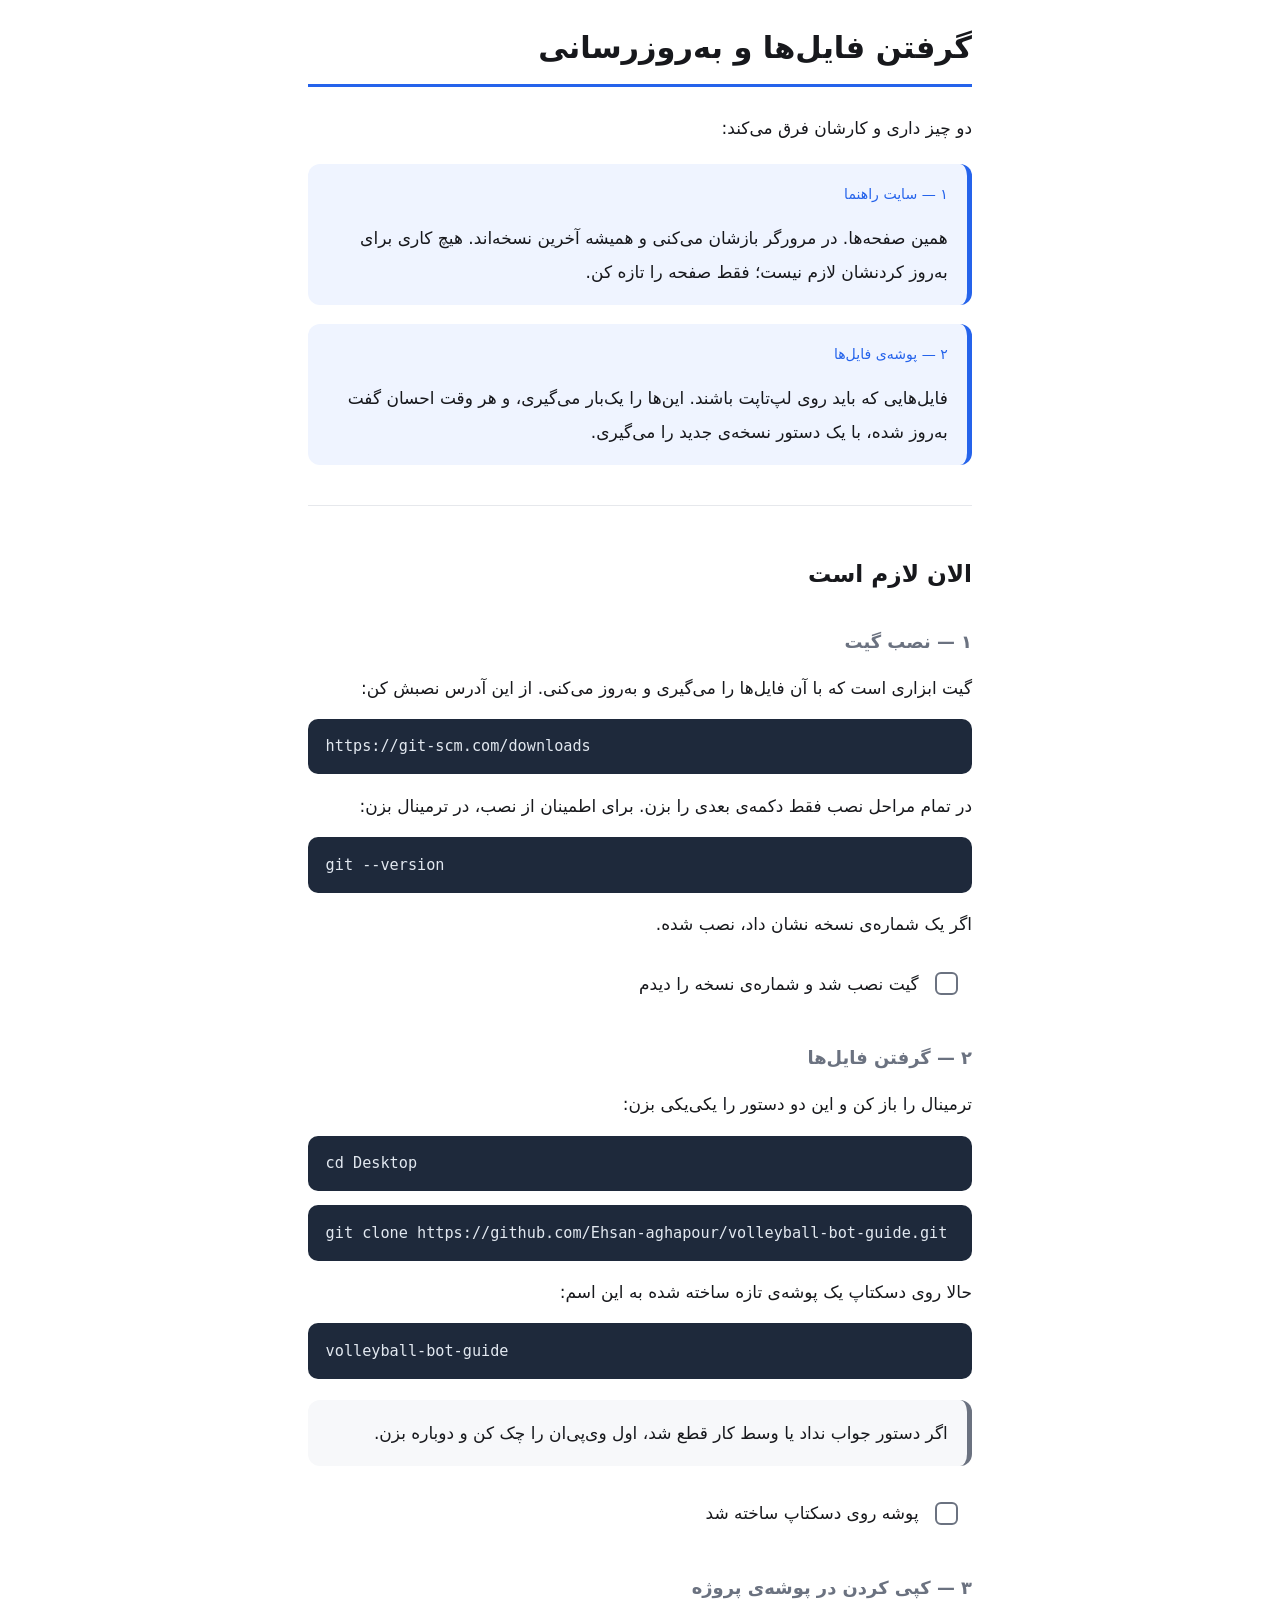
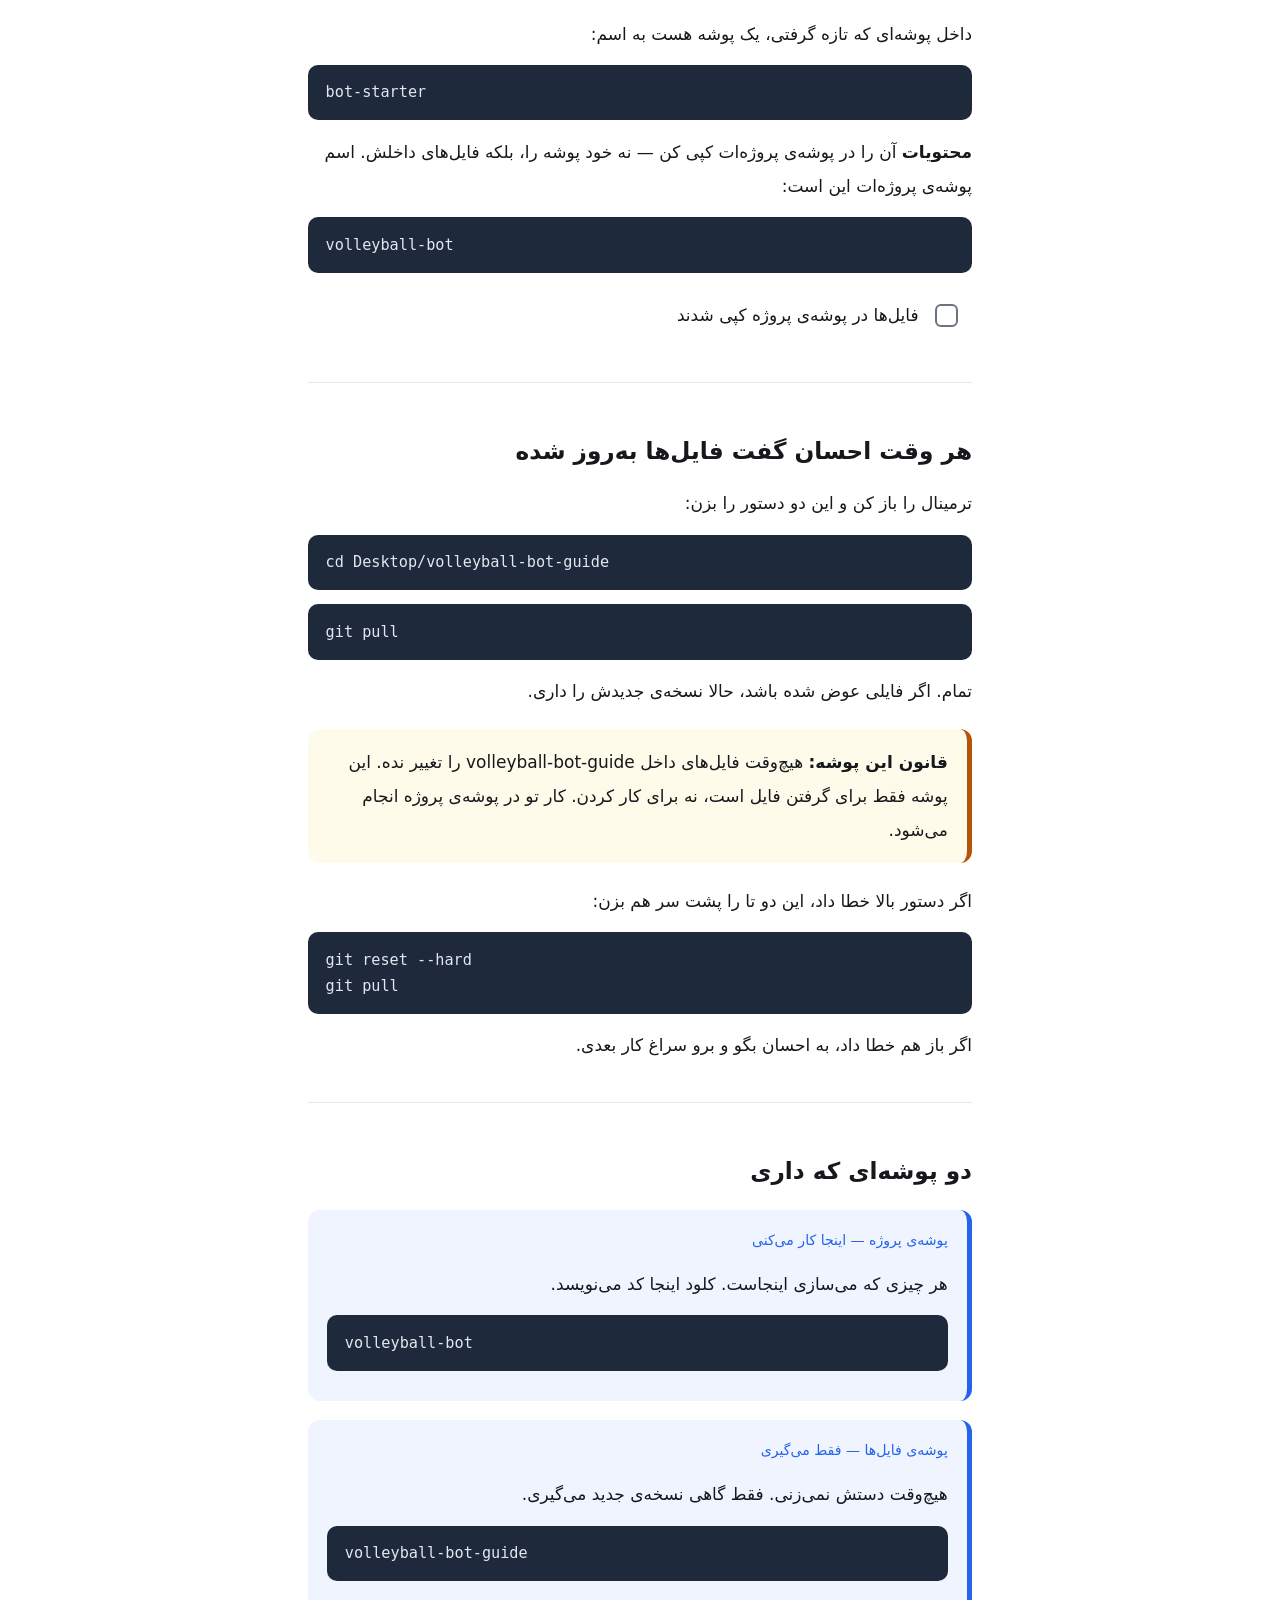
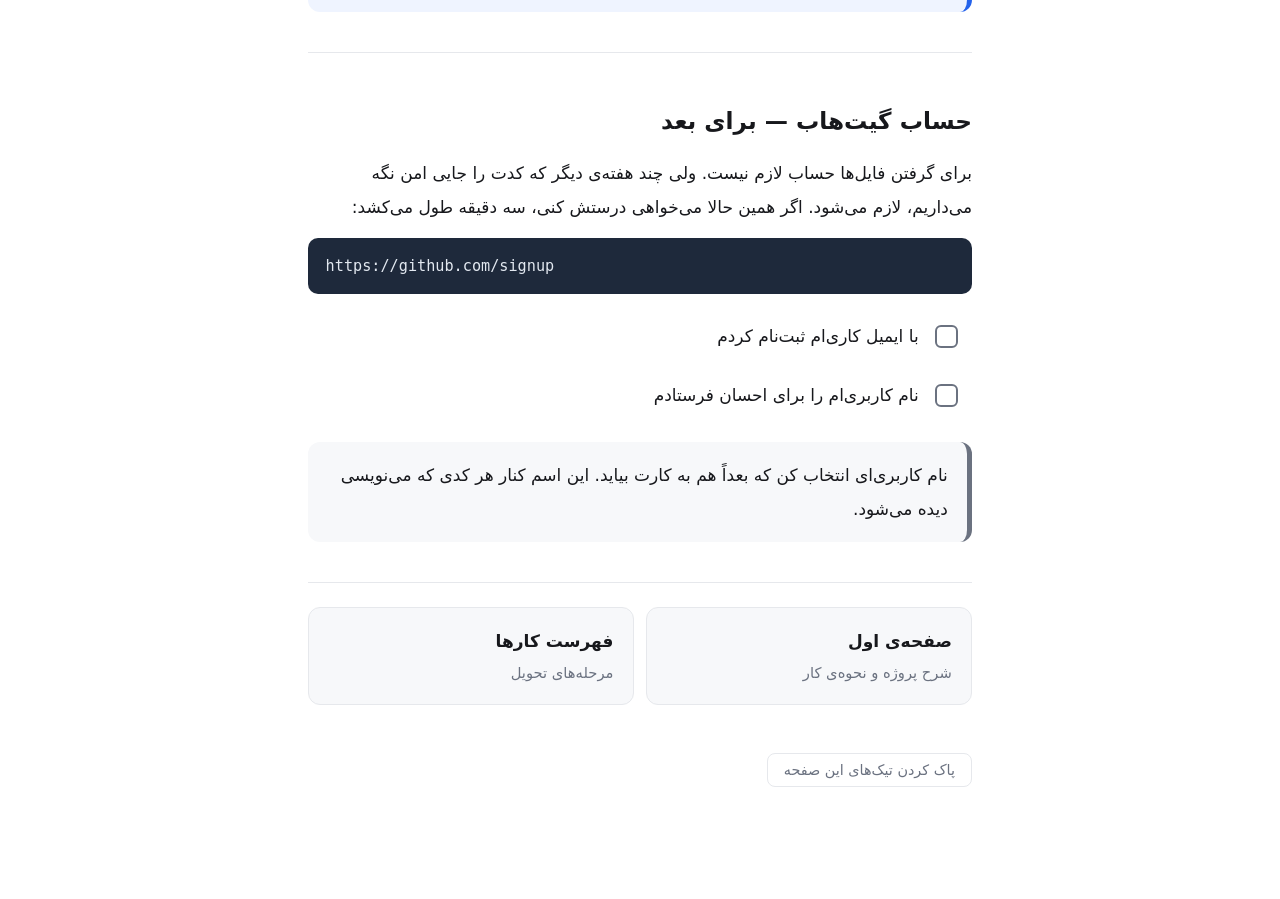
==== files.html @ 27ceb3d5 "Add file download and update guide" ====
<!doctype html>
<html lang="fa" dir="rtl">
<head>
<meta charset="utf-8">
<meta name="viewport" content="width=device-width, initial-scale=1">
<title>گرفتن فایل‌ها</title>
<link rel="stylesheet" href="assets/style.css">
</head>
<body>

<h1>گرفتن فایل‌ها و به‌روزرسانی</h1>

<p>
دو چیز داری و کارشان فرق می‌کند:
</p>

<div class="why"><span class="tag">۱ — سایت راهنما</span>
<p>
همین صفحه‌ها. در مرورگر بازشان می‌کنی و همیشه آخرین نسخه‌اند.
هیچ کاری برای به‌روز کردنشان لازم نیست؛ فقط صفحه را تازه کن.
</p>
</div>

<div class="why"><span class="tag">۲ — پوشه‌ی فایل‌ها</span>
<p>
فایل‌هایی که باید روی لپ‌تاپت باشند. این‌ها را یک‌بار می‌گیری،
و هر وقت احسان گفت به‌روز شده، با یک دستور نسخه‌ی جدید را می‌گیری.
</p>
</div>

<hr>

<h2>الان لازم است</h2>

<h3>۱ — نصب گیت</h3>

<p>گیت ابزاری است که با آن فایل‌ها را می‌گیری و به‌روز می‌کنی. از این آدرس نصبش کن:</p>

<pre class="cmd">https://git-scm.com/downloads</pre>

<p>در تمام مراحل نصب فقط دکمه‌ی بعدی را بزن. برای اطمینان از نصب، در ترمینال بزن:</p>

<pre class="cmd">git --version</pre>

<p>اگر یک شماره‌ی نسخه نشان داد، نصب شده.</p>

<ul class="checklist">
  <li><label><input type="checkbox"><span>گیت نصب شد و شماره‌ی نسخه را دیدم</span></label></li>
</ul>

<h3>۲ — گرفتن فایل‌ها</h3>

<p>ترمینال را باز کن و این دو دستور را یکی‌یکی بزن:</p>

<pre class="cmd">cd Desktop</pre>

<pre class="cmd">git clone https://github.com/Ehsan-aghapour/volleyball-bot-guide.git</pre>

<p>
حالا روی دسکتاپ یک پوشه‌ی تازه ساخته شده به این اسم:
</p>

<pre class="cmd">volleyball-bot-guide</pre>

<div class="note">
<p>
اگر دستور جواب نداد یا وسط کار قطع شد، اول وی‌پی‌ان را چک کن و دوباره بزن.
</p>
</div>

<ul class="checklist">
  <li><label><input type="checkbox"><span>پوشه روی دسکتاپ ساخته شد</span></label></li>
</ul>

<h3>۳ — کپی کردن در پوشه‌ی پروژه</h3>

<p>داخل پوشه‌ای که تازه گرفتی، یک پوشه هست به اسم:</p>

<pre class="cmd">bot-starter</pre>

<p>
<b>محتویات</b> آن را در پوشه‌ی پروژه‌ات کپی کن — نه خود پوشه را، بلکه فایل‌های داخلش.
اسم پوشه‌ی پروژه‌ات این است:
</p>

<pre class="cmd">volleyball-bot</pre>

<ul class="checklist">
  <li><label><input type="checkbox"><span>فایل‌ها در پوشه‌ی پروژه کپی شدند</span></label></li>
</ul>

<hr>

<h2>هر وقت احسان گفت فایل‌ها به‌روز شده</h2>

<p>ترمینال را باز کن و این دو دستور را بزن:</p>

<pre class="cmd">cd Desktop/volleyball-bot-guide</pre>

<pre class="cmd">git pull</pre>

<p>تمام. اگر فایلی عوض شده باشد، حالا نسخه‌ی جدیدش را داری.</p>

<div class="warn">
<p>
<b>قانون این پوشه:</b> هیچ‌وقت فایل‌های داخل
<span dir="ltr">volleyball-bot-guide</span>
را تغییر نده. این پوشه فقط برای گرفتن فایل است، نه برای کار کردن.
کار تو در پوشه‌ی پروژه انجام می‌شود.
</p>
</div>

<p>اگر دستور بالا خطا داد، این دو تا را پشت سر هم بزن:</p>

<pre class="cmd">git reset --hard
git pull</pre>

<p>اگر باز هم خطا داد، به احسان بگو و برو سراغ کار بعدی.</p>

<hr>

<h2>دو پوشه‌ای که داری</h2>

<div class="why"><span class="tag">پوشه‌ی پروژه — اینجا کار می‌کنی</span>
<p>هر چیزی که می‌سازی اینجاست. کلود اینجا کد می‌نویسد.</p>
<pre class="cmd">volleyball-bot</pre>
</div>

<div class="why"><span class="tag">پوشه‌ی فایل‌ها — فقط می‌گیری</span>
<p>هیچ‌وقت دستش نمی‌زنی. فقط گاهی نسخه‌ی جدید می‌گیری.</p>
<pre class="cmd">volleyball-bot-guide</pre>
</div>

<hr>

<h2>حساب گیت‌هاب — برای بعد</h2>

<p>
برای گرفتن فایل‌ها حساب لازم نیست. ولی چند هفته‌ی دیگر که کدت را جایی امن
نگه می‌داریم، لازم می‌شود. اگر همین حالا می‌خواهی درستش کنی، سه دقیقه طول می‌کشد:
</p>

<pre class="cmd">https://github.com/signup</pre>

<ul class="checklist">
  <li><label><input type="checkbox"><span>با ایمیل کاری‌ام ثبت‌نام کردم</span></label></li>
  <li><label><input type="checkbox"><span>نام کاربری‌ام را برای احسان فرستادم</span></label></li>
</ul>

<div class="note">
<p>
نام کاربری‌ای انتخاب کن که بعداً هم به کارت بیاید. این اسم کنار هر کدی
که می‌نویسی دیده می‌شود.
</p>
</div>

<div class="nav">
  <a href="index.html">صفحه‌ی اول<span class="sub">شرح پروژه و نحوه‌ی کار</span></a>
  <a href="week1/week1.html">فهرست کارها<span class="sub">مرحله‌های تحویل</span></a>
</div>

<button class="reset">پاک کردن تیک‌های این صفحه</button>

<script src="assets/app.js"></script>
</body>
</html>
---- assets/style.css ----
/* ---------------------------------------------------------------
   استایل مشترک همه‌ی صفحه‌ها
   راست‌به‌چپ، خوانا، بدون هیچ وابستگی به اینترنت
   --------------------------------------------------------------- */

:root {
  --bg:        #ffffff;
  --fg:        #17181c;
  --muted:     #6b7280;
  --line:      #e6e8ec;
  --card:      #f7f8fa;
  --accent:    #2563eb;
  --accent-bg: #eff4ff;
  --ok:        #15803d;
  --ok-bg:     #f0fdf4;
  --ok-line:   #bbf7d0;
  --warn:      #b45309;
  --warn-bg:   #fffbeb;
  --warn-line: #fde68a;
  --code-bg:   #1e293b;
  --code-fg:   #e2e8f0;
}

@media (prefers-color-scheme: dark) {
  :root {
    --bg:        #14161a;
    --fg:        #e8eaed;
    --muted:     #9aa1ac;
    --line:      #2a2e35;
    --card:      #1b1e24;
    --accent:    #7aa2f7;
    --accent-bg: #1a2233;
    --ok:        #6ee7a8;
    --ok-bg:     #14251c;
    --ok-line:   #24503a;
    --warn:      #fbbf24;
    --warn-bg:   #2a2113;
    --warn-line: #4d3a15;
    --code-bg:   #0f1319;
    --code-fg:   #cbd5e1;
  }
}

* { box-sizing: border-box; }

html { -webkit-text-size-adjust: 100%; }

body {
  direction: rtl;
  text-align: right;
  font-family: Tahoma, "Iran Sans", "Vazirmatn", "Segoe UI", system-ui, sans-serif;
  font-size: 17px;
  line-height: 2;
  color: var(--fg);
  background: var(--bg);
  max-width: 44rem;
  margin: 0 auto;
  padding: 1.5rem 1.25rem 7rem;
}

/* ---------- نوار پیشرفت بالای صفحه ---------- */

.progress-bar {
  position: sticky;
  top: 0;
  z-index: 10;
  margin: -1.5rem -1.25rem 2rem;
  padding: 0.85rem 1.25rem;
  background: var(--bg);
  border-bottom: 1px solid var(--line);
  display: flex;
  align-items: center;
  gap: 0.9rem;
  font-size: 0.95rem;
}
.progress-bar .track {
  flex: 1;
  height: 10px;
  border-radius: 99px;
  background: var(--line);
  overflow: hidden;
}
.progress-bar .fill {
  height: 100%;
  width: 0;
  border-radius: 99px;
  background: var(--ok);
  transition: width 0.35s ease;
}
.progress-bar .count { color: var(--muted); white-space: nowrap; }

/* ---------- عنوان‌ها ---------- */

h1 {
  font-size: 1.9rem;
  line-height: 1.6;
  margin: 0 0 1.5rem;
  padding-bottom: 0.7rem;
  border-bottom: 3px solid var(--accent);
}
h2 {
  font-size: 1.45rem;
  line-height: 1.7;
  margin: 3rem 0 1rem;
}
h3 {
  font-size: 1.12rem;
  line-height: 1.8;
  margin: 2rem 0 0.6rem;
  color: var(--muted);
}
p { margin: 0.8rem 0; }
hr { border: 0; border-top: 1px solid var(--line); margin: 2.5rem 0; }

/* ---------- جعبه‌ی هدف ---------- */

.target {
  background: var(--accent-bg);
  border: 1px solid var(--accent);
  border-radius: 14px;
  padding: 1.3rem 1.4rem;
  margin: 1.5rem 0;
}
.target .label {
  font-size: 0.92rem;
  color: var(--accent);
  margin-bottom: 0.3rem;
}
.target .text {
  font-size: 1.28rem;
  font-weight: bold;
  line-height: 1.85;
}

/* ---------- کارت روز ---------- */

.day {
  border: 1px solid var(--line);
  border-radius: 16px;
  padding: 1.5rem 1.6rem;
  margin: 2.5rem 0;
  background: var(--card);
  transition: background 0.3s, border-color 0.3s;
}
.day.done {
  background: var(--ok-bg);
  border-color: var(--ok-line);
}
.day h2 { margin-top: 0; }
.day .done-badge {
  display: none;
  color: var(--ok);
  font-weight: bold;
  margin-top: 1rem;
}
.day.done .done-badge { display: block; }

/* ---------- چک‌لیست ---------- */

.checklist { list-style: none; margin: 1rem 0; padding: 0; }
.checklist li { margin: 0.35rem 0; }

.checklist label {
  display: flex;
  align-items: flex-start;
  gap: 0.75rem;
  padding: 0.6rem 0.7rem;
  border-radius: 10px;
  cursor: pointer;
  transition: background 0.15s;
}
.checklist label:hover { background: rgba(127, 127, 127, 0.09); }

.checklist input[type="checkbox"] {
  appearance: none;
  -webkit-appearance: none;
  flex: 0 0 auto;
  width: 1.45rem;
  height: 1.45rem;
  margin-top: 0.35rem;
  border: 2px solid var(--muted);
  border-radius: 6px;
  background: var(--bg);
  cursor: pointer;
  position: relative;
}
.checklist input[type="checkbox"]:checked {
  background: var(--ok);
  border-color: var(--ok);
}
.checklist input[type="checkbox"]:checked::after {
  content: "✓";
  position: absolute;
  inset: 0;
  display: flex;
  align-items: center;
  justify-content: center;
  color: #fff;
  font-size: 1rem;
  font-weight: bold;
}
.checklist input:checked + span { color: var(--muted); text-decoration: line-through; }

/* ---------- بلوک انگلیسی: همیشه چپ‌به‌راست ---------- */

pre.cmd {
  direction: ltr;
  text-align: left;
  unicode-bidi: isolate;
  font-family: "Cascadia Mono", Consolas, "DejaVu Sans Mono", monospace;
  font-size: 0.95rem;
  line-height: 1.75;
  background: var(--code-bg);
  color: var(--code-fg);
  border-radius: 10px;
  padding: 0.9rem 1.1rem;
  margin: 0.9rem 0;
  overflow-x: auto;
  white-space: pre;
}

/* ---------- متن فارسی برای کپی کردن در کلود ---------- */

.prompt {
  direction: rtl;
  text-align: right;
  background: var(--bg);
  border: 2px dashed var(--accent);
  border-radius: 12px;
  padding: 1.1rem 1.2rem;
  margin: 0.9rem 0;
  line-height: 1.95;
  white-space: pre-wrap;
}
.prompt .tag {
  display: block;
  font-size: 0.85rem;
  color: var(--accent);
  margin-bottom: 0.5rem;
}

/* ---------- جعبه‌های نکته ---------- */

.note, .warn {
  border-radius: 12px;
  padding: 1rem 1.2rem;
  margin: 1.3rem 0;
  border-inline-start: 5px solid;
}
.note { background: var(--card);     border-color: var(--muted); }
.warn { background: var(--warn-bg);  border-color: var(--warn); }
.note p:first-child, .warn p:first-child { margin-top: 0; }
.note p:last-child,  .warn p:last-child  { margin-bottom: 0; }

/* ---------- چرا این کار لازم است ---------- */

.why {
  background: var(--accent-bg);
  border-inline-start: 5px solid var(--accent);
  border-radius: 12px;
  padding: 1rem 1.2rem;
  margin: 1.2rem 0;
}
.why .tag {
  display: block;
  font-size: 0.88rem;
  color: var(--accent);
  margin-bottom: 0.2rem;
}
.why p:last-child { margin-bottom: 0; }

/* ---------- ناوبری ---------- */

.nav {
  display: flex;
  flex-wrap: wrap;
  gap: 0.8rem;
  margin: 2.5rem 0 0;
  padding-top: 1.5rem;
  border-top: 1px solid var(--line);
}
.nav a {
  flex: 1 1 12rem;
  display: block;
  padding: 1rem 1.2rem;
  border: 1px solid var(--line);
  border-radius: 12px;
  background: var(--card);
  color: var(--fg);
  text-decoration: none;
  font-weight: bold;
  transition: border-color 0.15s, background 0.15s;
}
.nav a:hover { border-color: var(--accent); background: var(--accent-bg); }
.nav a .sub { display: block; font-weight: normal; color: var(--muted); font-size: 0.92rem; }

/* ---------- گزینه‌های پروژه ---------- */

.option {
  border: 1px solid var(--line);
  border-radius: 14px;
  padding: 1.3rem 1.5rem;
  margin: 1.5rem 0;
  background: var(--card);
}
.option h2 { margin: 0 0 0.5rem; font-size: 1.3rem; }

.reset {
  margin-top: 3rem;
  font-size: 0.9rem;
  color: var(--muted);
  background: none;
  border: 1px solid var(--line);
  border-radius: 8px;
  padding: 0.5rem 1rem;
  cursor: pointer;
  font-family: inherit;
}
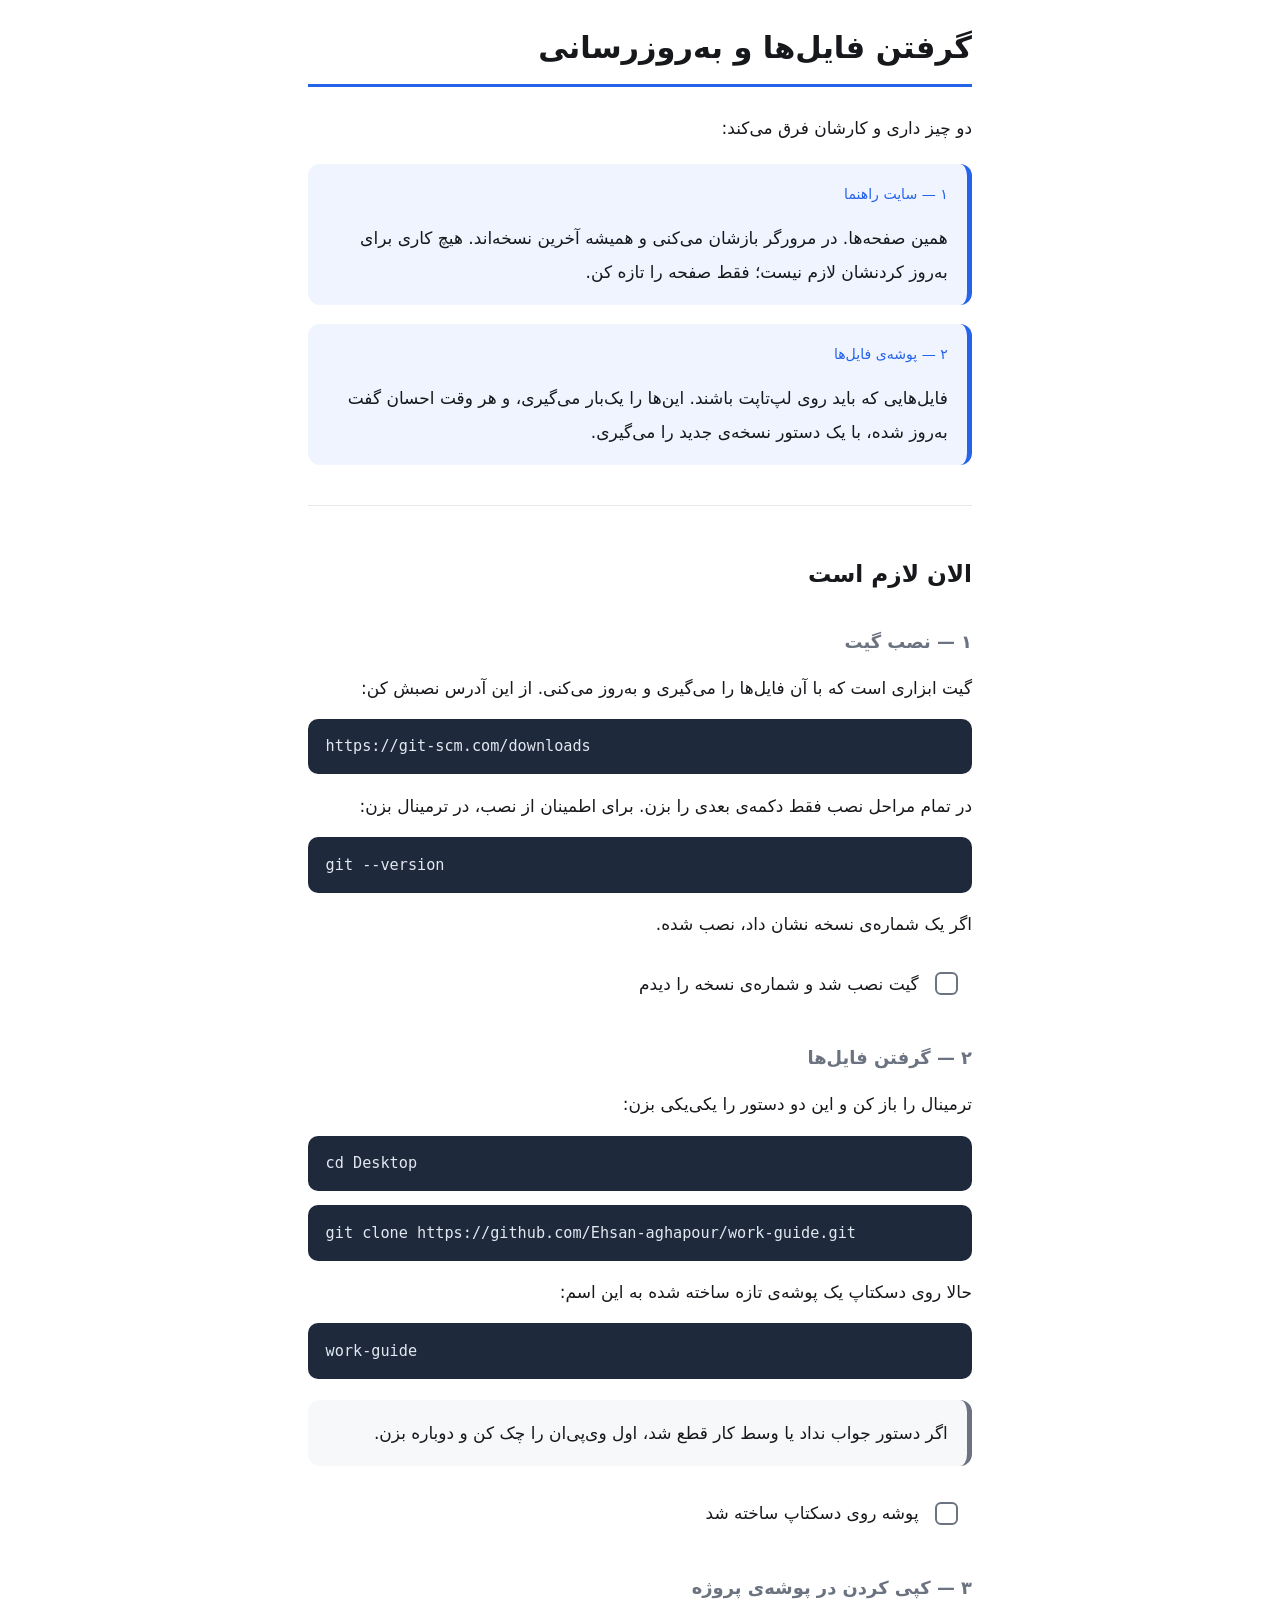
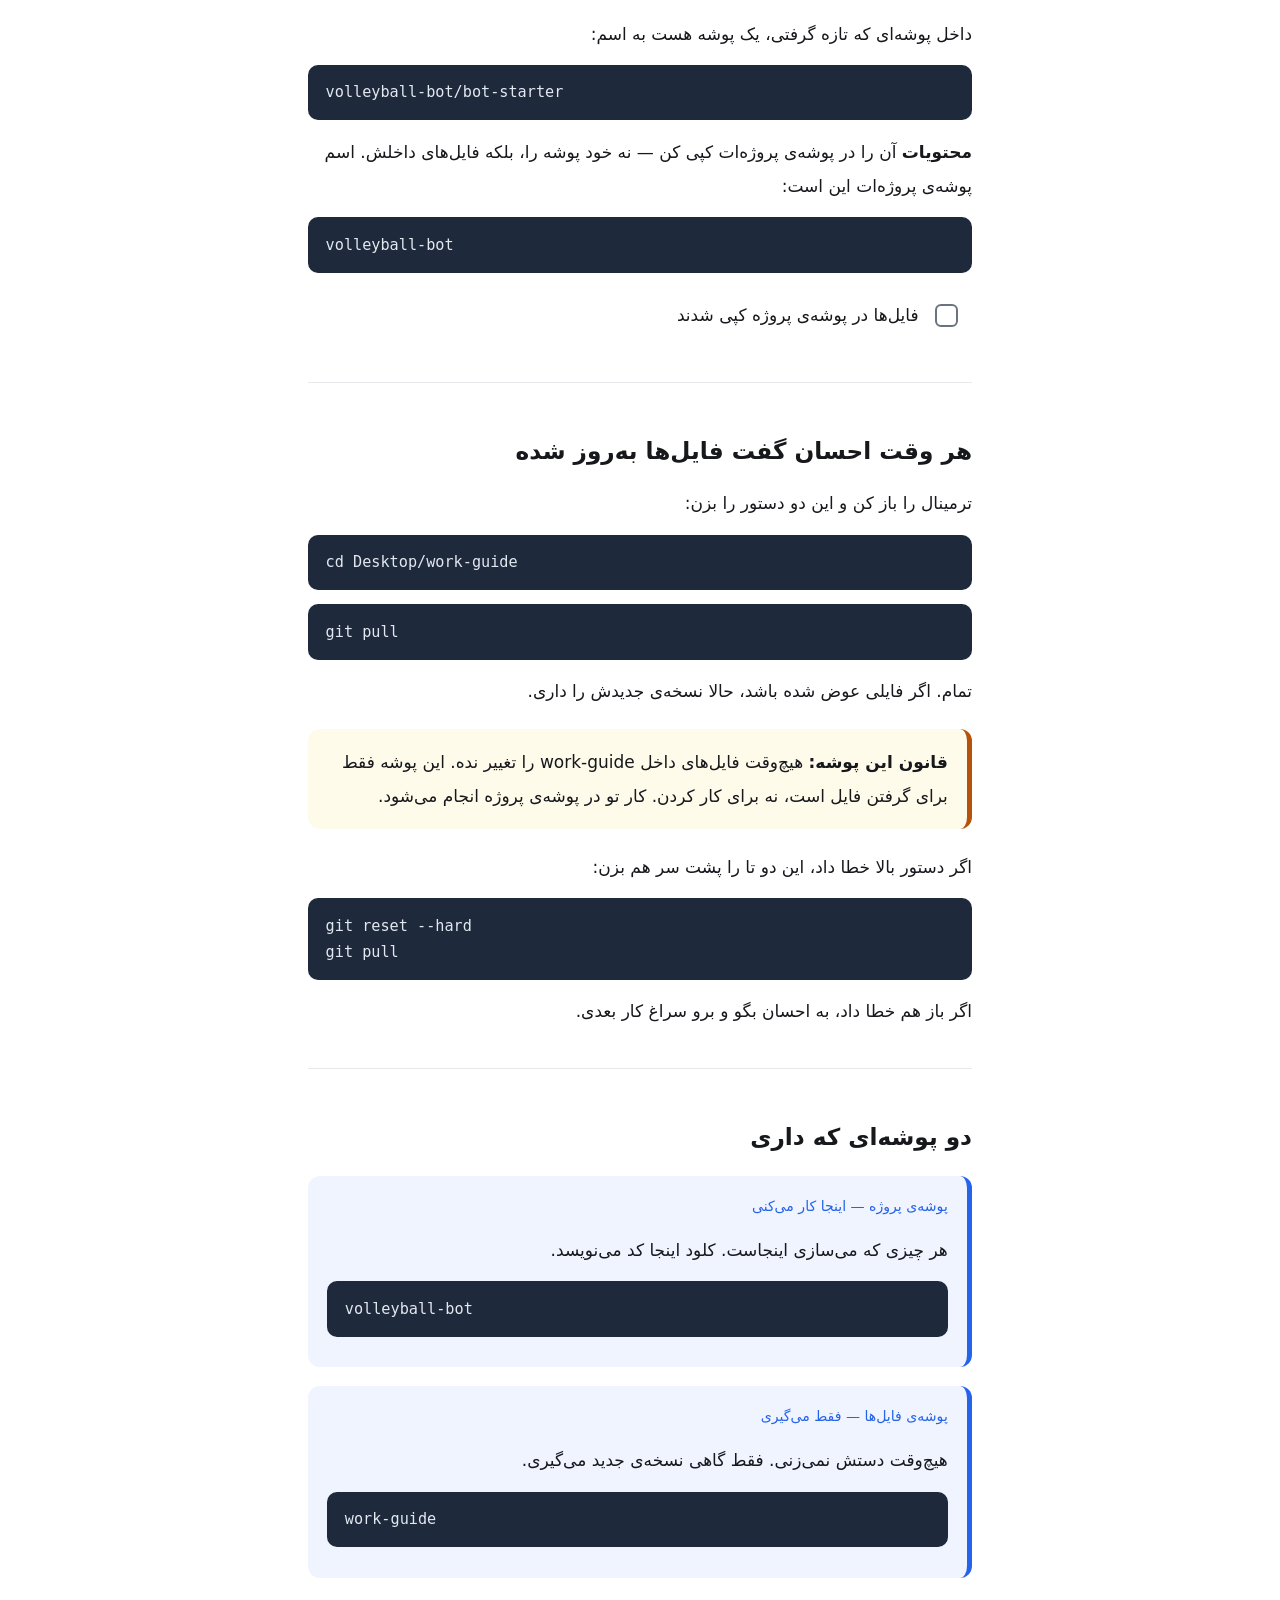
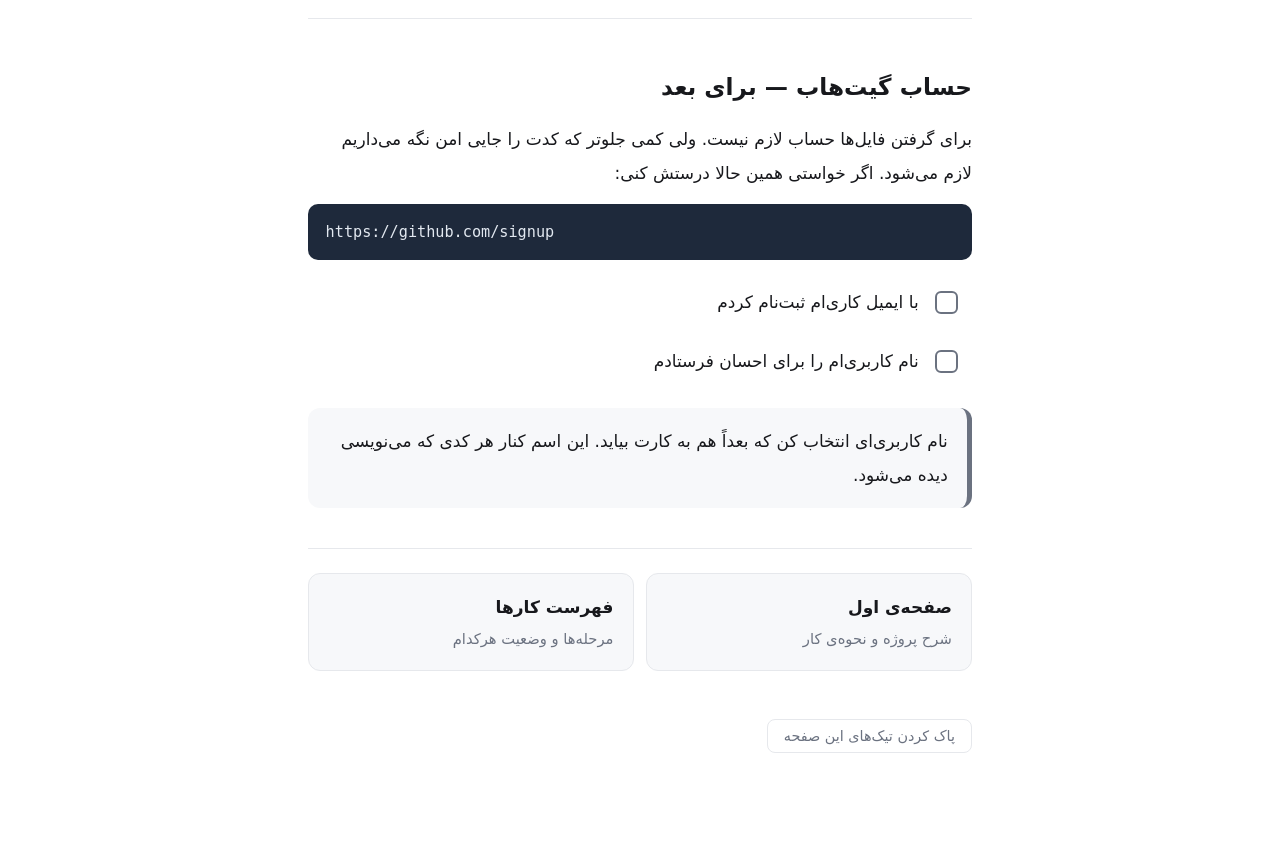
==== commit 747f958b: "Phase-based naming, per-project folders, no timers, per-stage reporting" ====
--- a/files.html
+++ b/files.html
@@ -54,13 +54,13 @@
 
 <pre class="cmd">cd Desktop</pre>
 
-<pre class="cmd">git clone https://github.com/Ehsan-aghapour/volleyball-bot-guide.git</pre>
+<pre class="cmd">git clone https://github.com/Ehsan-aghapour/work-guide.git</pre>
 
 <p>
 حالا روی دسکتاپ یک پوشه‌ی تازه ساخته شده به این اسم:
 </p>
 
-<pre class="cmd">volleyball-bot-guide</pre>
+<pre class="cmd">work-guide</pre>
 
 <div class="note">
 <p>
@@ -76,7 +76,7 @@
 
 <p>داخل پوشه‌ای که تازه گرفتی، یک پوشه هست به اسم:</p>
 
-<pre class="cmd">bot-starter</pre>
+<pre class="cmd">volleyball-bot/bot-starter</pre>
 
 <p>
 <b>محتویات</b> آن را در پوشه‌ی پروژه‌ات کپی کن — نه خود پوشه را، بلکه فایل‌های داخلش.
@@ -95,7 +95,7 @@
 
 <p>ترمینال را باز کن و این دو دستور را بزن:</p>
 
-<pre class="cmd">cd Desktop/volleyball-bot-guide</pre>
+<pre class="cmd">cd Desktop/work-guide</pre>
 
 <pre class="cmd">git pull</pre>
 
@@ -104,7 +104,7 @@
 <div class="warn">
 <p>
 <b>قانون این پوشه:</b> هیچ‌وقت فایل‌های داخل
-<span dir="ltr">volleyball-bot-guide</span>
+<span dir="ltr">work-guide</span>
 را تغییر نده. این پوشه فقط برای گرفتن فایل است، نه برای کار کردن.
 کار تو در پوشه‌ی پروژه انجام می‌شود.
 </p>
@@ -128,7 +128,7 @@
 
 <div class="why"><span class="tag">پوشه‌ی فایل‌ها — فقط می‌گیری</span>
 <p>هیچ‌وقت دستش نمی‌زنی. فقط گاهی نسخه‌ی جدید می‌گیری.</p>
-<pre class="cmd">volleyball-bot-guide</pre>
+<pre class="cmd">work-guide</pre>
 </div>
 
 <hr>
@@ -136,8 +136,8 @@
 <h2>حساب گیت‌هاب — برای بعد</h2>
 
 <p>
-برای گرفتن فایل‌ها حساب لازم نیست. ولی چند هفته‌ی دیگر که کدت را جایی امن
-نگه می‌داریم، لازم می‌شود. اگر همین حالا می‌خواهی درستش کنی، سه دقیقه طول می‌کشد:
+برای گرفتن فایل‌ها حساب لازم نیست. ولی کمی جلوتر که کدت را جایی امن نگه می‌داریم لازم می‌شود.
+اگر خواستی همین حالا درستش کنی:
 </p>
 
 <pre class="cmd">https://github.com/signup</pre>
@@ -156,7 +156,7 @@
 
 <div class="nav">
   <a href="index.html">صفحه‌ی اول<span class="sub">شرح پروژه و نحوه‌ی کار</span></a>
-  <a href="week1/week1.html">فهرست کارها<span class="sub">مرحله‌های تحویل</span></a>
+  <a href="volleyball-bot/phase1.html">فهرست کارها<span class="sub">مرحله‌ها و وضعیت هرکدام</span></a>
 </div>
 
 <button class="reset">پاک کردن تیک‌های این صفحه</button>
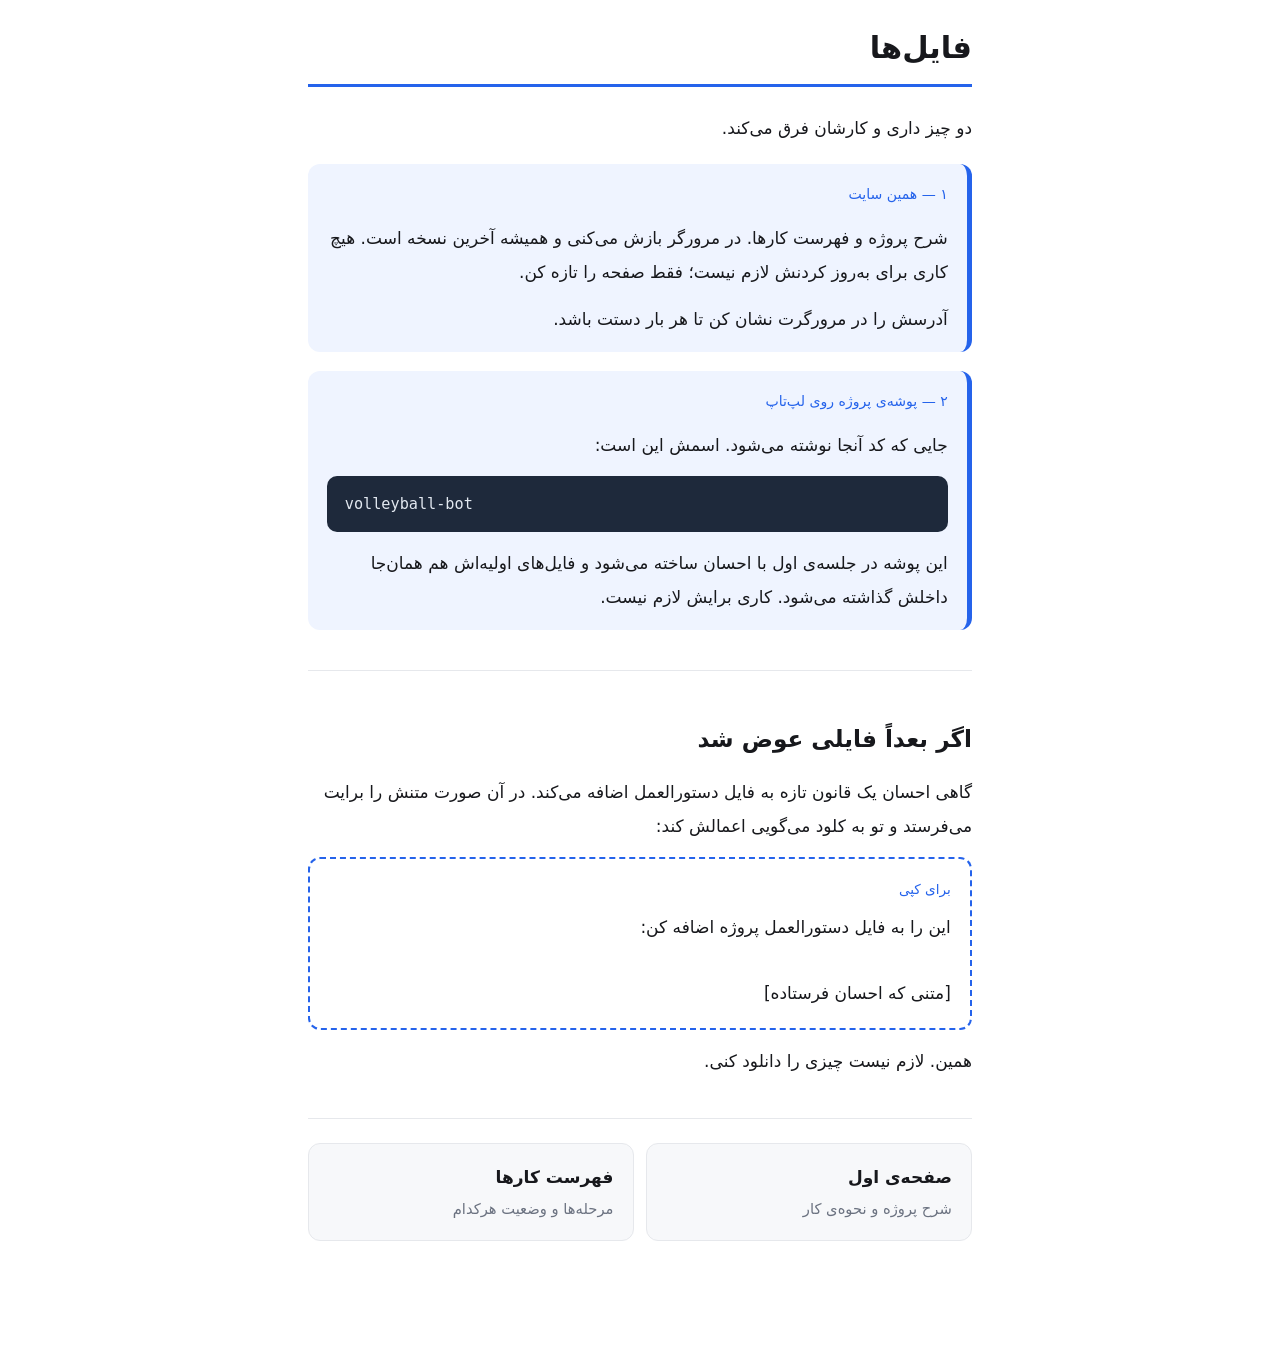
==== commit 65b5be82: "Drop the copy step and git from phase 1" ====
--- a/files.html
+++ b/files.html
@@ -3,164 +3,60 @@
 <head>
 <meta charset="utf-8">
 <meta name="viewport" content="width=device-width, initial-scale=1">
-<title>گرفتن فایل‌ها</title>
+<title>فایل‌ها</title>
 <link rel="stylesheet" href="assets/style.css">
 </head>
 <body>
 
-<h1>گرفتن فایل‌ها و به‌روزرسانی</h1>
+<h1>فایل‌ها</h1>
 
 <p>
-دو چیز داری و کارشان فرق می‌کند:
+دو چیز داری و کارشان فرق می‌کند.
 </p>
 
-<div class="why"><span class="tag">۱ — سایت راهنما</span>
+<div class="why"><span class="tag">۱ — همین سایت</span>
 <p>
-همین صفحه‌ها. در مرورگر بازشان می‌کنی و همیشه آخرین نسخه‌اند.
-هیچ کاری برای به‌روز کردنشان لازم نیست؛ فقط صفحه را تازه کن.
+شرح پروژه و فهرست کارها. در مرورگر بازش می‌کنی و همیشه آخرین نسخه است.
+هیچ کاری برای به‌روز کردنش لازم نیست؛ فقط صفحه را تازه کن.
+</p>
+<p>
+آدرسش را در مرورگرت نشان کن تا هر بار دستت باشد.
 </p>
 </div>
 
-<div class="why"><span class="tag">۲ — پوشه‌ی فایل‌ها</span>
+<div class="why"><span class="tag">۲ — پوشه‌ی پروژه روی لپ‌تاپ</span>
 <p>
-فایل‌هایی که باید روی لپ‌تاپت باشند. این‌ها را یک‌بار می‌گیری،
-و هر وقت احسان گفت به‌روز شده، با یک دستور نسخه‌ی جدید را می‌گیری.
+جایی که کد آنجا نوشته می‌شود. اسمش این است:
+</p>
+<pre class="cmd">volleyball-bot</pre>
+<p>
+این پوشه در جلسه‌ی اول با احسان ساخته می‌شود و فایل‌های اولیه‌اش هم
+همان‌جا داخلش گذاشته می‌شود. کاری برایش لازم نیست.
 </p>
 </div>
 
 <hr>
 
-<h2>الان لازم است</h2>
-
-<h3>۱ — نصب گیت</h3>
-
-<p>گیت ابزاری است که با آن فایل‌ها را می‌گیری و به‌روز می‌کنی. از این آدرس نصبش کن:</p>
-
-<pre class="cmd">https://git-scm.com/downloads</pre>
-
-<p>در تمام مراحل نصب فقط دکمه‌ی بعدی را بزن. برای اطمینان از نصب، در ترمینال بزن:</p>
-
-<pre class="cmd">git --version</pre>
-
-<p>اگر یک شماره‌ی نسخه نشان داد، نصب شده.</p>
-
-<ul class="checklist">
-  <li><label><input type="checkbox"><span>گیت نصب شد و شماره‌ی نسخه را دیدم</span></label></li>
-</ul>
-
-<h3>۲ — گرفتن فایل‌ها</h3>
-
-<p>ترمینال را باز کن و این دو دستور را یکی‌یکی بزن:</p>
-
-<pre class="cmd">cd Desktop</pre>
-
-<pre class="cmd">git clone https://github.com/Ehsan-aghapour/work-guide.git</pre>
+<h2>اگر بعداً فایلی عوض شد</h2>
 
 <p>
-حالا روی دسکتاپ یک پوشه‌ی تازه ساخته شده به این اسم:
+گاهی احسان یک قانون تازه به فایل دستورالعمل اضافه می‌کند.
+در آن صورت متنش را برایت می‌فرستد و تو به کلود می‌گویی اعمالش کند:
 </p>
 
-<pre class="cmd">work-guide</pre>
+<div class="prompt"><span class="tag">برای کپی</span>این را به فایل دستورالعمل پروژه اضافه کن:
 
-<div class="note">
-<p>
-اگر دستور جواب نداد یا وسط کار قطع شد، اول وی‌پی‌ان را چک کن و دوباره بزن.
-</p>
-</div>
-
-<ul class="checklist">
-  <li><label><input type="checkbox"><span>پوشه روی دسکتاپ ساخته شد</span></label></li>
-</ul>
-
-<h3>۳ — کپی کردن در پوشه‌ی پروژه</h3>
-
-<p>داخل پوشه‌ای که تازه گرفتی، یک پوشه هست به اسم:</p>
-
-<pre class="cmd">volleyball-bot/bot-starter</pre>
+[متنی که احسان فرستاده]</div>
 
 <p>
-<b>محتویات</b> آن را در پوشه‌ی پروژه‌ات کپی کن — نه خود پوشه را، بلکه فایل‌های داخلش.
-اسم پوشه‌ی پروژه‌ات این است:
+همین. لازم نیست چیزی را دانلود کنی.
 </p>
-
-<pre class="cmd">volleyball-bot</pre>
-
-<ul class="checklist">
-  <li><label><input type="checkbox"><span>فایل‌ها در پوشه‌ی پروژه کپی شدند</span></label></li>
-</ul>
-
-<hr>
-
-<h2>هر وقت احسان گفت فایل‌ها به‌روز شده</h2>
-
-<p>ترمینال را باز کن و این دو دستور را بزن:</p>
-
-<pre class="cmd">cd Desktop/work-guide</pre>
-
-<pre class="cmd">git pull</pre>
-
-<p>تمام. اگر فایلی عوض شده باشد، حالا نسخه‌ی جدیدش را داری.</p>
-
-<div class="warn">
-<p>
-<b>قانون این پوشه:</b> هیچ‌وقت فایل‌های داخل
-<span dir="ltr">work-guide</span>
-را تغییر نده. این پوشه فقط برای گرفتن فایل است، نه برای کار کردن.
-کار تو در پوشه‌ی پروژه انجام می‌شود.
-</p>
-</div>
-
-<p>اگر دستور بالا خطا داد، این دو تا را پشت سر هم بزن:</p>
-
-<pre class="cmd">git reset --hard
-git pull</pre>
-
-<p>اگر باز هم خطا داد، به احسان بگو و برو سراغ کار بعدی.</p>
-
-<hr>
-
-<h2>دو پوشه‌ای که داری</h2>
-
-<div class="why"><span class="tag">پوشه‌ی پروژه — اینجا کار می‌کنی</span>
-<p>هر چیزی که می‌سازی اینجاست. کلود اینجا کد می‌نویسد.</p>
-<pre class="cmd">volleyball-bot</pre>
-</div>
-
-<div class="why"><span class="tag">پوشه‌ی فایل‌ها — فقط می‌گیری</span>
-<p>هیچ‌وقت دستش نمی‌زنی. فقط گاهی نسخه‌ی جدید می‌گیری.</p>
-<pre class="cmd">work-guide</pre>
-</div>
-
-<hr>
-
-<h2>حساب گیت‌هاب — برای بعد</h2>
-
-<p>
-برای گرفتن فایل‌ها حساب لازم نیست. ولی کمی جلوتر که کدت را جایی امن نگه می‌داریم لازم می‌شود.
-اگر خواستی همین حالا درستش کنی:
-</p>
-
-<pre class="cmd">https://github.com/signup</pre>
-
-<ul class="checklist">
-  <li><label><input type="checkbox"><span>با ایمیل کاری‌ام ثبت‌نام کردم</span></label></li>
-  <li><label><input type="checkbox"><span>نام کاربری‌ام را برای احسان فرستادم</span></label></li>
-</ul>
-
-<div class="note">
-<p>
-نام کاربری‌ای انتخاب کن که بعداً هم به کارت بیاید. این اسم کنار هر کدی
-که می‌نویسی دیده می‌شود.
-</p>
-</div>
 
 <div class="nav">
   <a href="index.html">صفحه‌ی اول<span class="sub">شرح پروژه و نحوه‌ی کار</span></a>
   <a href="volleyball-bot/phase1.html">فهرست کارها<span class="sub">مرحله‌ها و وضعیت هرکدام</span></a>
 </div>
 
-<button class="reset">پاک کردن تیک‌های این صفحه</button>
-
 <script src="assets/app.js"></script>
 </body>
 </html>
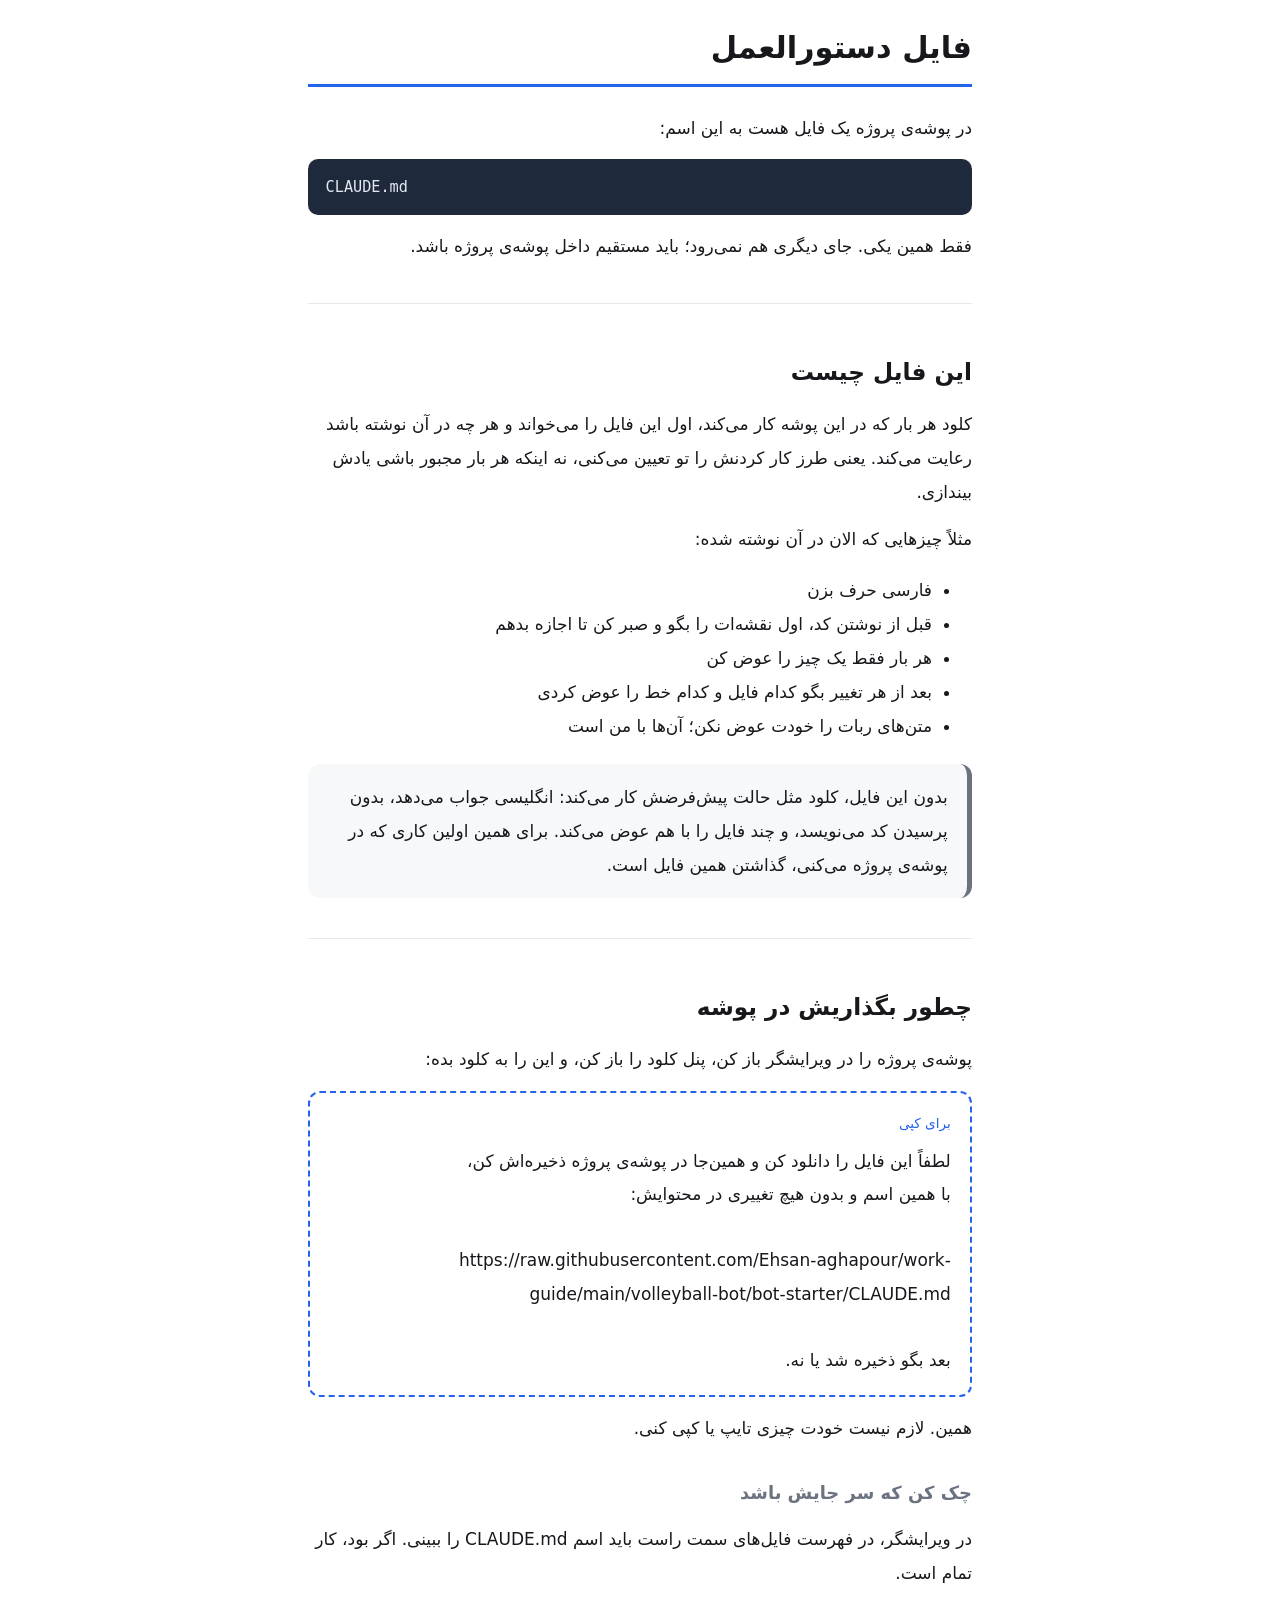
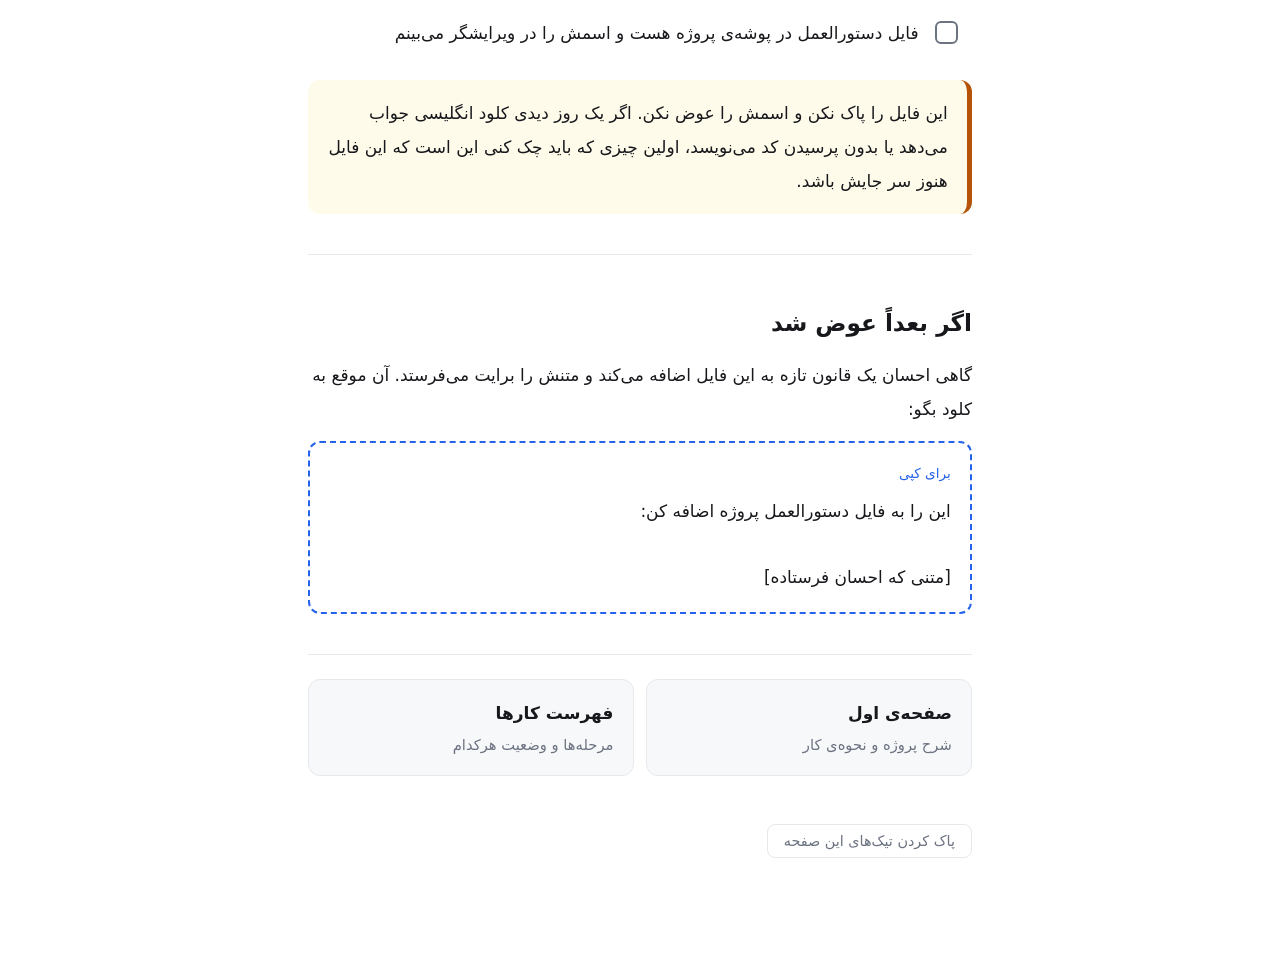
==== commit 6c67e3dd: "One file, fetched by Claude itself; drop gitignore" ====
--- a/files.html
+++ b/files.html
@@ -3,60 +3,111 @@
 <head>
 <meta charset="utf-8">
 <meta name="viewport" content="width=device-width, initial-scale=1">
-<title>فایل‌ها</title>
+<title>فایل دستورالعمل</title>
 <link rel="stylesheet" href="assets/style.css">
 </head>
 <body>
 
-<h1>فایل‌ها</h1>
+<h1>فایل دستورالعمل</h1>
 
 <p>
-دو چیز داری و کارشان فرق می‌کند.
+در پوشه‌ی پروژه یک فایل هست به این اسم:
 </p>
 
-<div class="why"><span class="tag">۱ — همین سایت</span>
+<pre class="cmd">CLAUDE.md</pre>
+
 <p>
-شرح پروژه و فهرست کارها. در مرورگر بازش می‌کنی و همیشه آخرین نسخه است.
-هیچ کاری برای به‌روز کردنش لازم نیست؛ فقط صفحه را تازه کن.
+فقط همین یکی. جای دیگری هم نمی‌رود؛ باید مستقیم داخل پوشه‌ی پروژه باشد.
 </p>
+
+<hr>
+
+<h2>این فایل چیست</h2>
+
 <p>
-آدرسش را در مرورگرت نشان کن تا هر بار دستت باشد.
+کلود هر بار که در این پوشه کار می‌کند، اول این فایل را می‌خواند
+و هر چه در آن نوشته باشد رعایت می‌کند. یعنی طرز کار کردنش را تو تعیین می‌کنی،
+نه اینکه هر بار مجبور باشی یادش بیندازی.
 </p>
-</div>
 
-<div class="why"><span class="tag">۲ — پوشه‌ی پروژه روی لپ‌تاپ</span>
+<p>مثلاً چیزهایی که الان در آن نوشته شده:</p>
+
+<ul>
+  <li>فارسی حرف بزن</li>
+  <li>قبل از نوشتن کد، اول نقشه‌ات را بگو و صبر کن تا اجازه بدهم</li>
+  <li>هر بار فقط یک چیز را عوض کن</li>
+  <li>بعد از هر تغییر بگو کدام فایل و کدام خط را عوض کردی</li>
+  <li>متن‌های ربات را خودت عوض نکن؛ آن‌ها با من است</li>
+</ul>
+
+<div class="note">
 <p>
-جایی که کد آنجا نوشته می‌شود. اسمش این است:
-</p>
-<pre class="cmd">volleyball-bot</pre>
-<p>
-این پوشه در جلسه‌ی اول با احسان ساخته می‌شود و فایل‌های اولیه‌اش هم
-همان‌جا داخلش گذاشته می‌شود. کاری برایش لازم نیست.
+بدون این فایل، کلود مثل حالت پیش‌فرضش کار می‌کند: انگلیسی جواب می‌دهد،
+بدون پرسیدن کد می‌نویسد، و چند فایل را با هم عوض می‌کند.
+برای همین اولین کاری که در پوشه‌ی پروژه می‌کنی، گذاشتن همین فایل است.
 </p>
 </div>
 
 <hr>
 
-<h2>اگر بعداً فایلی عوض شد</h2>
+<h2>چطور بگذاریش در پوشه</h2>
 
 <p>
-گاهی احسان یک قانون تازه به فایل دستورالعمل اضافه می‌کند.
-در آن صورت متنش را برایت می‌فرستد و تو به کلود می‌گویی اعمالش کند:
+پوشه‌ی پروژه را در ویرایشگر باز کن، پنل کلود را باز کن،
+و این را به کلود بده:
+</p>
+
+<div class="prompt"><span class="tag">برای کپی</span>لطفاً این فایل را دانلود کن و همین‌جا در پوشه‌ی پروژه ذخیره‌اش کن،
+با همین اسم و بدون هیچ تغییری در محتوایش:
+
+https://raw.githubusercontent.com/Ehsan-aghapour/work-guide/main/volleyball-bot/bot-starter/CLAUDE.md
+
+بعد بگو ذخیره شد یا نه.</div>
+
+<p>
+همین. لازم نیست خودت چیزی تایپ یا کپی کنی.
+</p>
+
+<h3>چک کن که سر جایش باشد</h3>
+
+<p>
+در ویرایشگر، در فهرست فایل‌های سمت راست باید اسم
+<span dir="ltr">CLAUDE.md</span>
+را ببینی. اگر بود، کار تمام است.
+</p>
+
+<ul class="checklist">
+  <li><label><input type="checkbox"><span>فایل دستورالعمل در پوشه‌ی پروژه هست و اسمش را در ویرایشگر می‌بینم</span></label></li>
+</ul>
+
+<div class="warn">
+<p>
+این فایل را پاک نکن و اسمش را عوض نکن.
+اگر یک روز دیدی کلود انگلیسی جواب می‌دهد یا بدون پرسیدن کد می‌نویسد،
+اولین چیزی که باید چک کنی این است که این فایل هنوز سر جایش باشد.
+</p>
+</div>
+
+<hr>
+
+<h2>اگر بعداً عوض شد</h2>
+
+<p>
+گاهی احسان یک قانون تازه به این فایل اضافه می‌کند و متنش را برایت می‌فرستد.
+آن موقع به کلود بگو:
 </p>
 
 <div class="prompt"><span class="tag">برای کپی</span>این را به فایل دستورالعمل پروژه اضافه کن:
 
 [متنی که احسان فرستاده]</div>
 
-<p>
-همین. لازم نیست چیزی را دانلود کنی.
-</p>
-
 <div class="nav">
   <a href="index.html">صفحه‌ی اول<span class="sub">شرح پروژه و نحوه‌ی کار</span></a>
   <a href="volleyball-bot/phase1.html">فهرست کارها<span class="sub">مرحله‌ها و وضعیت هرکدام</span></a>
 </div>
 
+<button class="reset">پاک کردن تیک‌های این صفحه</button>
+
 <script src="assets/app.js"></script>
 </body>
 </html>
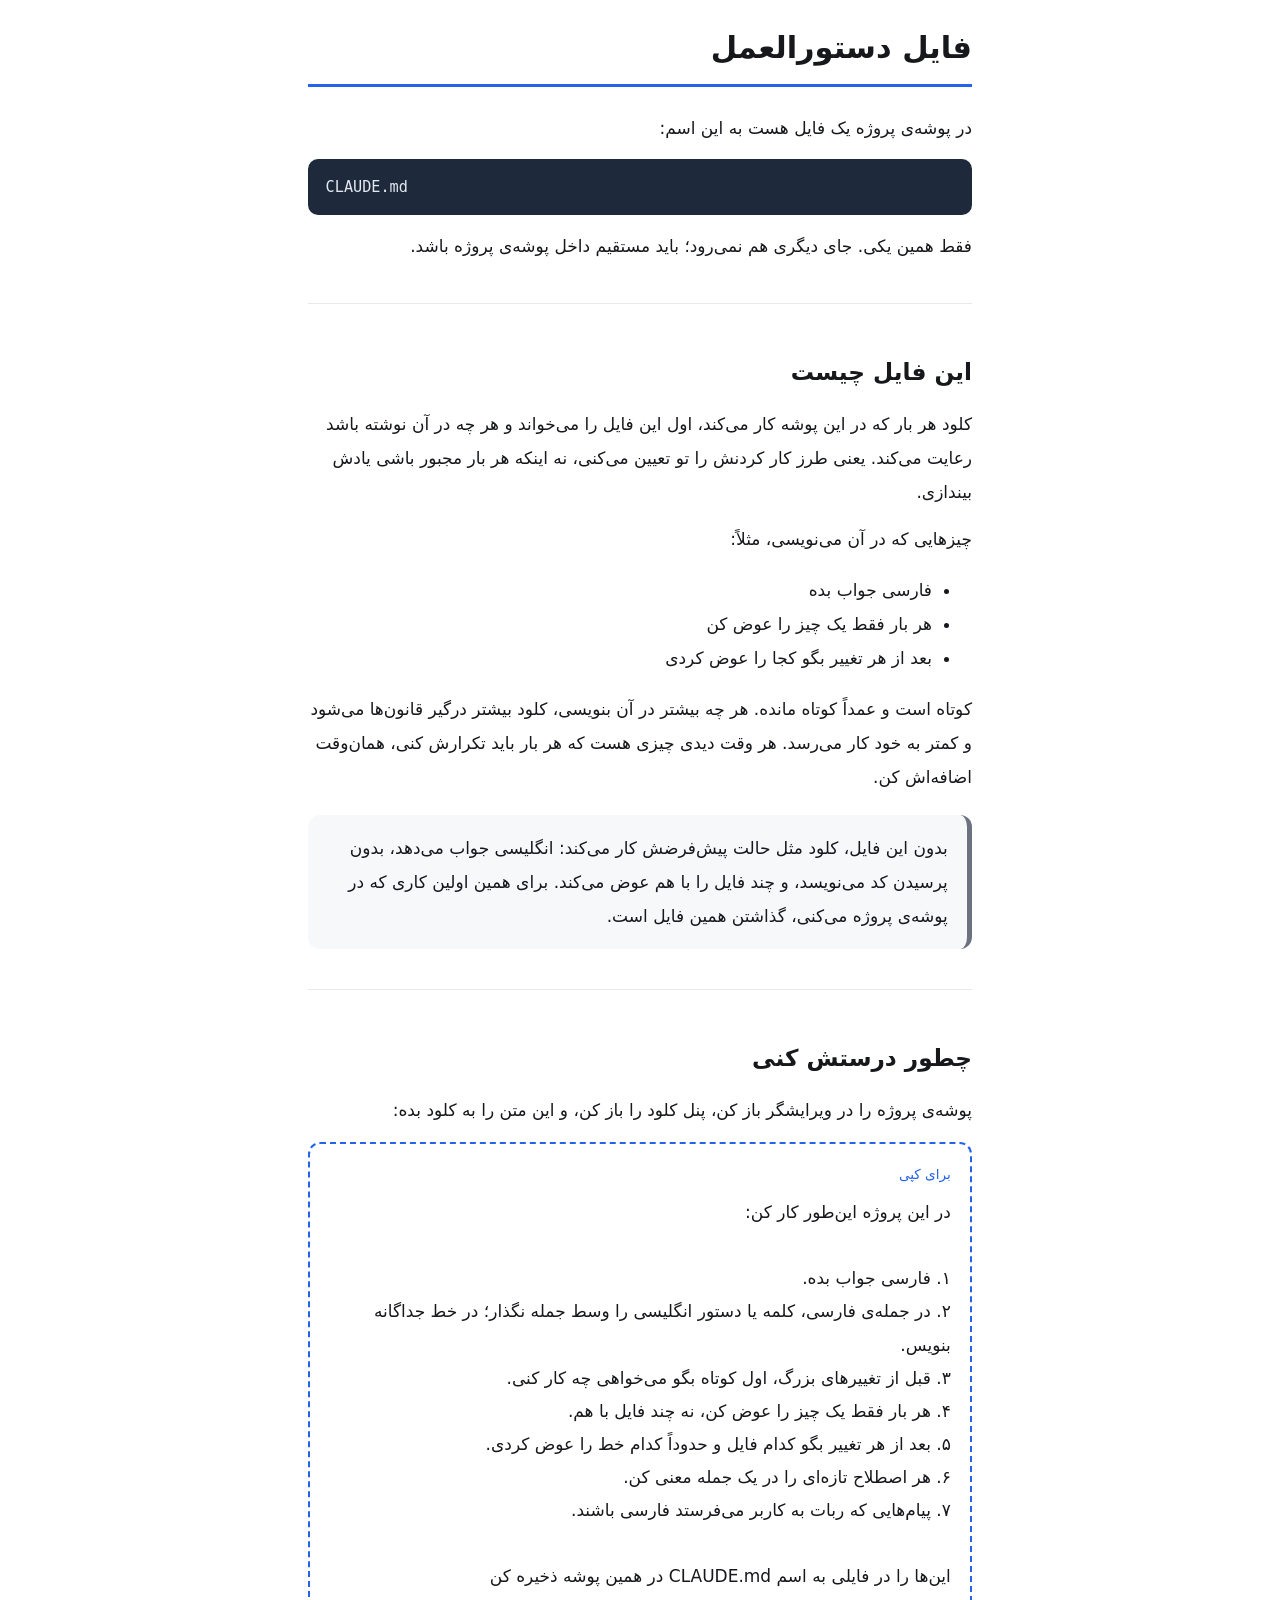
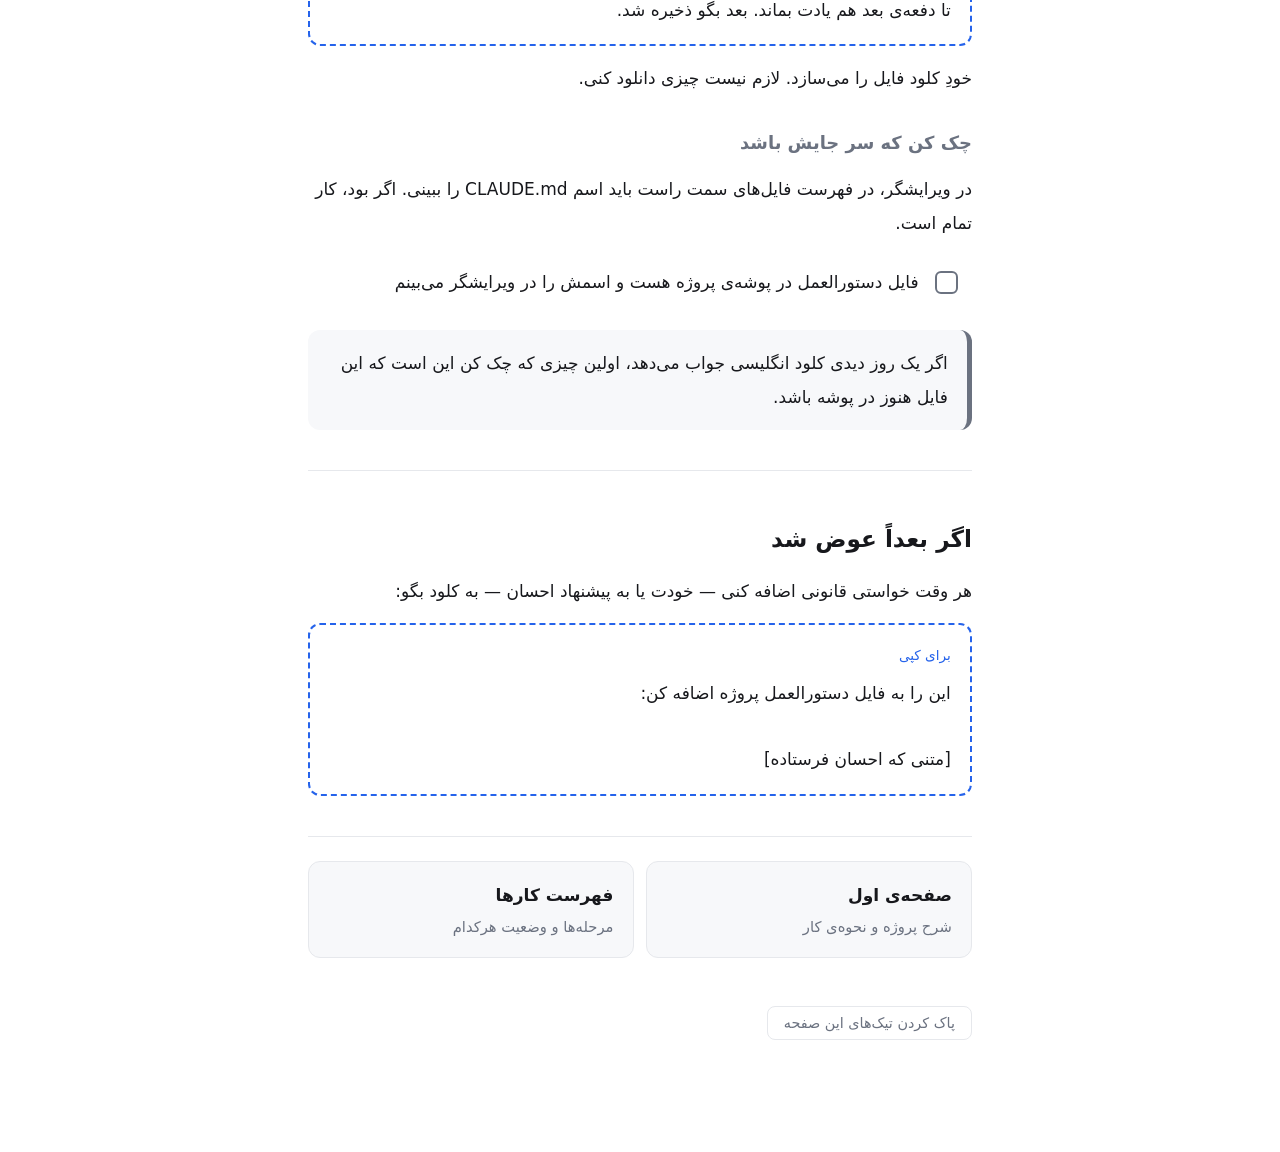
==== commit d60642ac: "Short instruction set, created by Claude from a pasted message" ====
--- a/files.html
+++ b/files.html
@@ -30,15 +30,19 @@
 نه اینکه هر بار مجبور باشی یادش بیندازی.
 </p>
 
-<p>مثلاً چیزهایی که الان در آن نوشته شده:</p>
+<p>چیزهایی که در آن می‌نویسی، مثلاً:</p>
 
 <ul>
-  <li>فارسی حرف بزن</li>
-  <li>قبل از نوشتن کد، اول نقشه‌ات را بگو و صبر کن تا اجازه بدهم</li>
+  <li>فارسی جواب بده</li>
   <li>هر بار فقط یک چیز را عوض کن</li>
-  <li>بعد از هر تغییر بگو کدام فایل و کدام خط را عوض کردی</li>
-  <li>متن‌های ربات را خودت عوض نکن؛ آن‌ها با من است</li>
+  <li>بعد از هر تغییر بگو کجا را عوض کردی</li>
 </ul>
+
+<p>
+کوتاه است و عمداً کوتاه مانده. هر چه بیشتر در آن بنویسی،
+کلود بیشتر درگیر قانون‌ها می‌شود و کمتر به خود کار می‌رسد.
+هر وقت دیدی چیزی هست که هر بار باید تکرارش کنی، همان‌وقت اضافه‌اش کن.
+</p>
 
 <div class="note">
 <p>
@@ -50,22 +54,28 @@
 
 <hr>
 
-<h2>چطور بگذاریش در پوشه</h2>
+<h2>چطور درستش کنی</h2>
 
 <p>
 پوشه‌ی پروژه را در ویرایشگر باز کن، پنل کلود را باز کن،
-و این را به کلود بده:
+و این متن را به کلود بده:
 </p>
 
-<div class="prompt"><span class="tag">برای کپی</span>لطفاً این فایل را دانلود کن و همین‌جا در پوشه‌ی پروژه ذخیره‌اش کن،
-با همین اسم و بدون هیچ تغییری در محتوایش:
+<div class="prompt"><span class="tag">برای کپی</span>در این پروژه این‌طور کار کن:
 
-https://raw.githubusercontent.com/Ehsan-aghapour/work-guide/main/volleyball-bot/bot-starter/CLAUDE.md
+۱. فارسی جواب بده.
+۲. در جمله‌ی فارسی، کلمه یا دستور انگلیسی را وسط جمله نگذار؛ در خط جداگانه بنویس.
+۳. قبل از تغییرهای بزرگ، اول کوتاه بگو می‌خواهی چه کار کنی.
+۴. هر بار فقط یک چیز را عوض کن، نه چند فایل با هم.
+۵. بعد از هر تغییر بگو کدام فایل و حدوداً کدام خط را عوض کردی.
+۶. هر اصطلاح تازه‌ای را در یک جمله معنی کن.
+۷. پیام‌هایی که ربات به کاربر می‌فرستد فارسی باشند.
 
-بعد بگو ذخیره شد یا نه.</div>
+این‌ها را در فایلی به اسم CLAUDE.md در همین پوشه ذخیره کن
+تا دفعه‌ی بعد هم یادت بماند. بعد بگو ذخیره شد.</div>
 
 <p>
-همین. لازم نیست خودت چیزی تایپ یا کپی کنی.
+خودِ کلود فایل را می‌سازد. لازم نیست چیزی دانلود کنی.
 </p>
 
 <h3>چک کن که سر جایش باشد</h3>
@@ -80,11 +90,10 @@
   <li><label><input type="checkbox"><span>فایل دستورالعمل در پوشه‌ی پروژه هست و اسمش را در ویرایشگر می‌بینم</span></label></li>
 </ul>
 
-<div class="warn">
+<div class="note">
 <p>
-این فایل را پاک نکن و اسمش را عوض نکن.
-اگر یک روز دیدی کلود انگلیسی جواب می‌دهد یا بدون پرسیدن کد می‌نویسد،
-اولین چیزی که باید چک کنی این است که این فایل هنوز سر جایش باشد.
+اگر یک روز دیدی کلود انگلیسی جواب می‌دهد، اولین چیزی که چک کن
+این است که این فایل هنوز در پوشه باشد.
 </p>
 </div>
 
@@ -93,8 +102,7 @@
 <h2>اگر بعداً عوض شد</h2>
 
 <p>
-گاهی احسان یک قانون تازه به این فایل اضافه می‌کند و متنش را برایت می‌فرستد.
-آن موقع به کلود بگو:
+هر وقت خواستی قانونی اضافه کنی — خودت یا به پیشنهاد احسان — به کلود بگو:
 </p>
 
 <div class="prompt"><span class="tag">برای کپی</span>این را به فایل دستورالعمل پروژه اضافه کن:
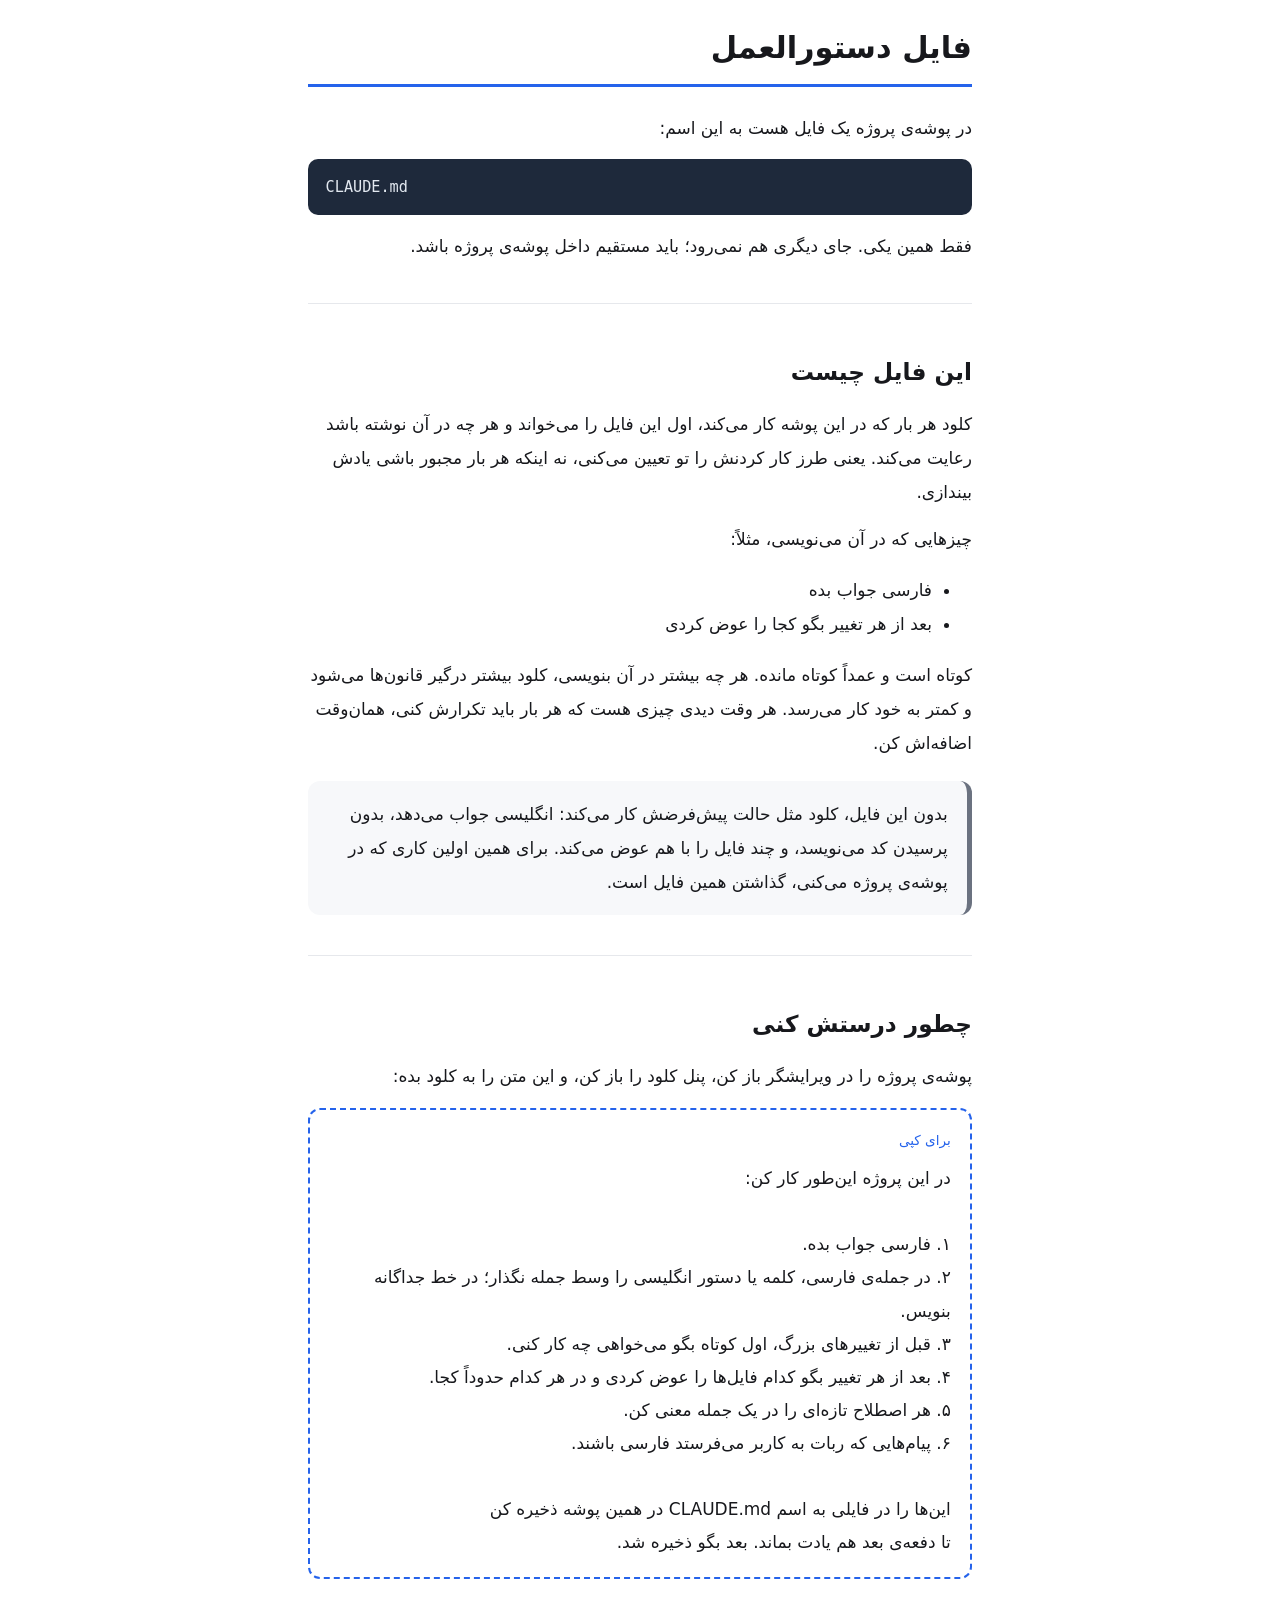
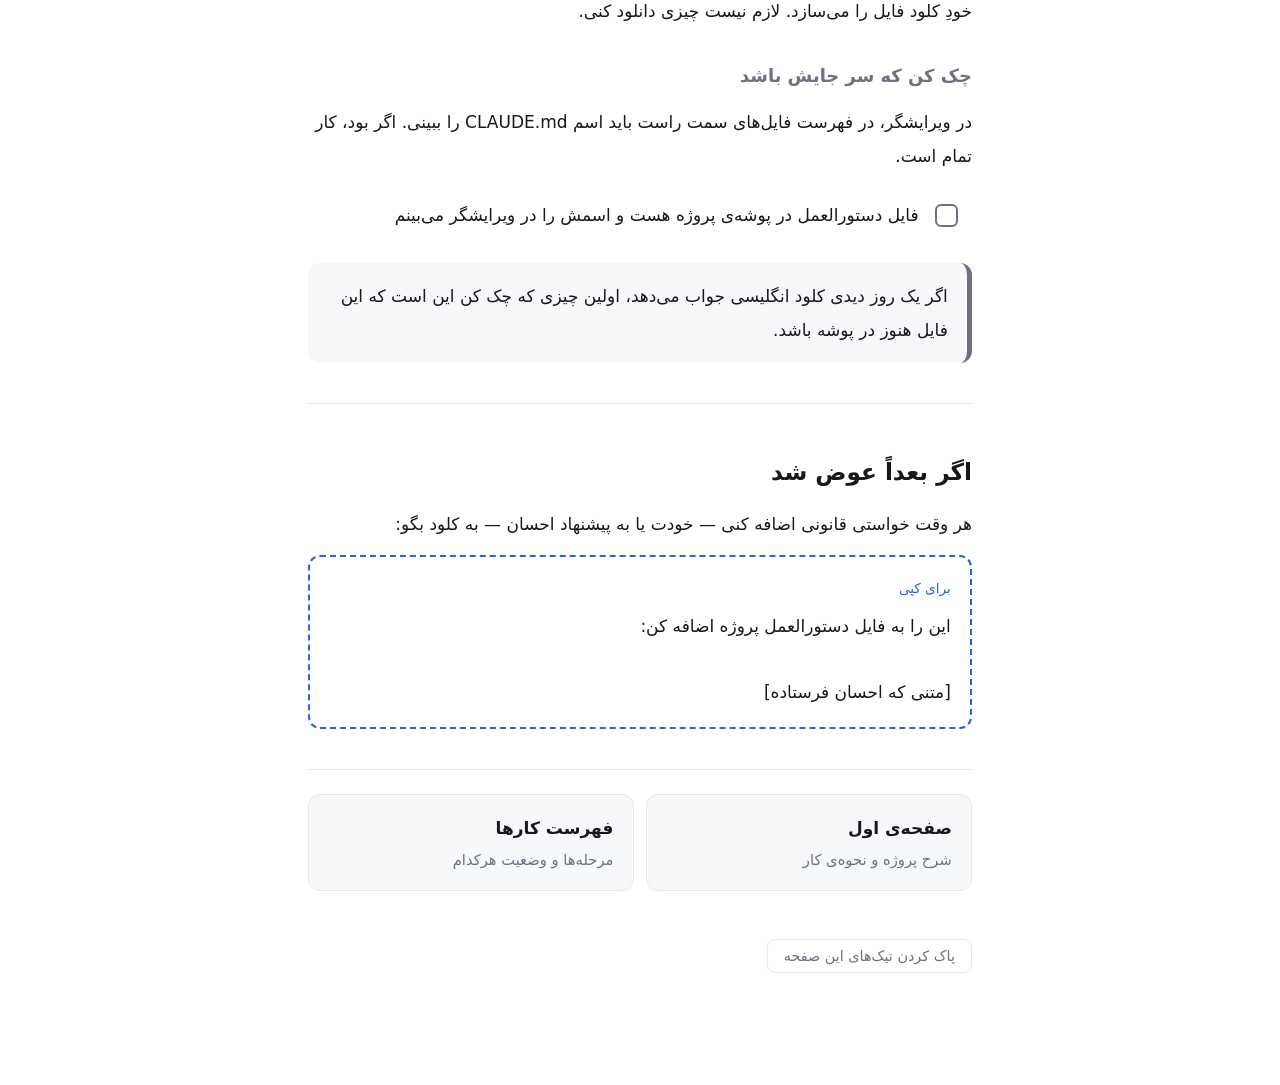
==== commit 258ab284: "Drop the one-change-at-a-time rule" ====
--- a/files.html
+++ b/files.html
@@ -34,7 +34,6 @@
 
 <ul>
   <li>فارسی جواب بده</li>
-  <li>هر بار فقط یک چیز را عوض کن</li>
   <li>بعد از هر تغییر بگو کجا را عوض کردی</li>
 </ul>
 
@@ -66,10 +65,9 @@
 ۱. فارسی جواب بده.
 ۲. در جمله‌ی فارسی، کلمه یا دستور انگلیسی را وسط جمله نگذار؛ در خط جداگانه بنویس.
 ۳. قبل از تغییرهای بزرگ، اول کوتاه بگو می‌خواهی چه کار کنی.
-۴. هر بار فقط یک چیز را عوض کن، نه چند فایل با هم.
-۵. بعد از هر تغییر بگو کدام فایل و حدوداً کدام خط را عوض کردی.
-۶. هر اصطلاح تازه‌ای را در یک جمله معنی کن.
-۷. پیام‌هایی که ربات به کاربر می‌فرستد فارسی باشند.
+۴. بعد از هر تغییر بگو کدام فایل‌ها را عوض کردی و در هر کدام حدوداً کجا.
+۵. هر اصطلاح تازه‌ای را در یک جمله معنی کن.
+۶. پیام‌هایی که ربات به کاربر می‌فرستد فارسی باشند.
 
 این‌ها را در فایلی به اسم CLAUDE.md در همین پوشه ذخیره کن
 تا دفعه‌ی بعد هم یادت بماند. بعد بگو ذخیره شد.</div>
